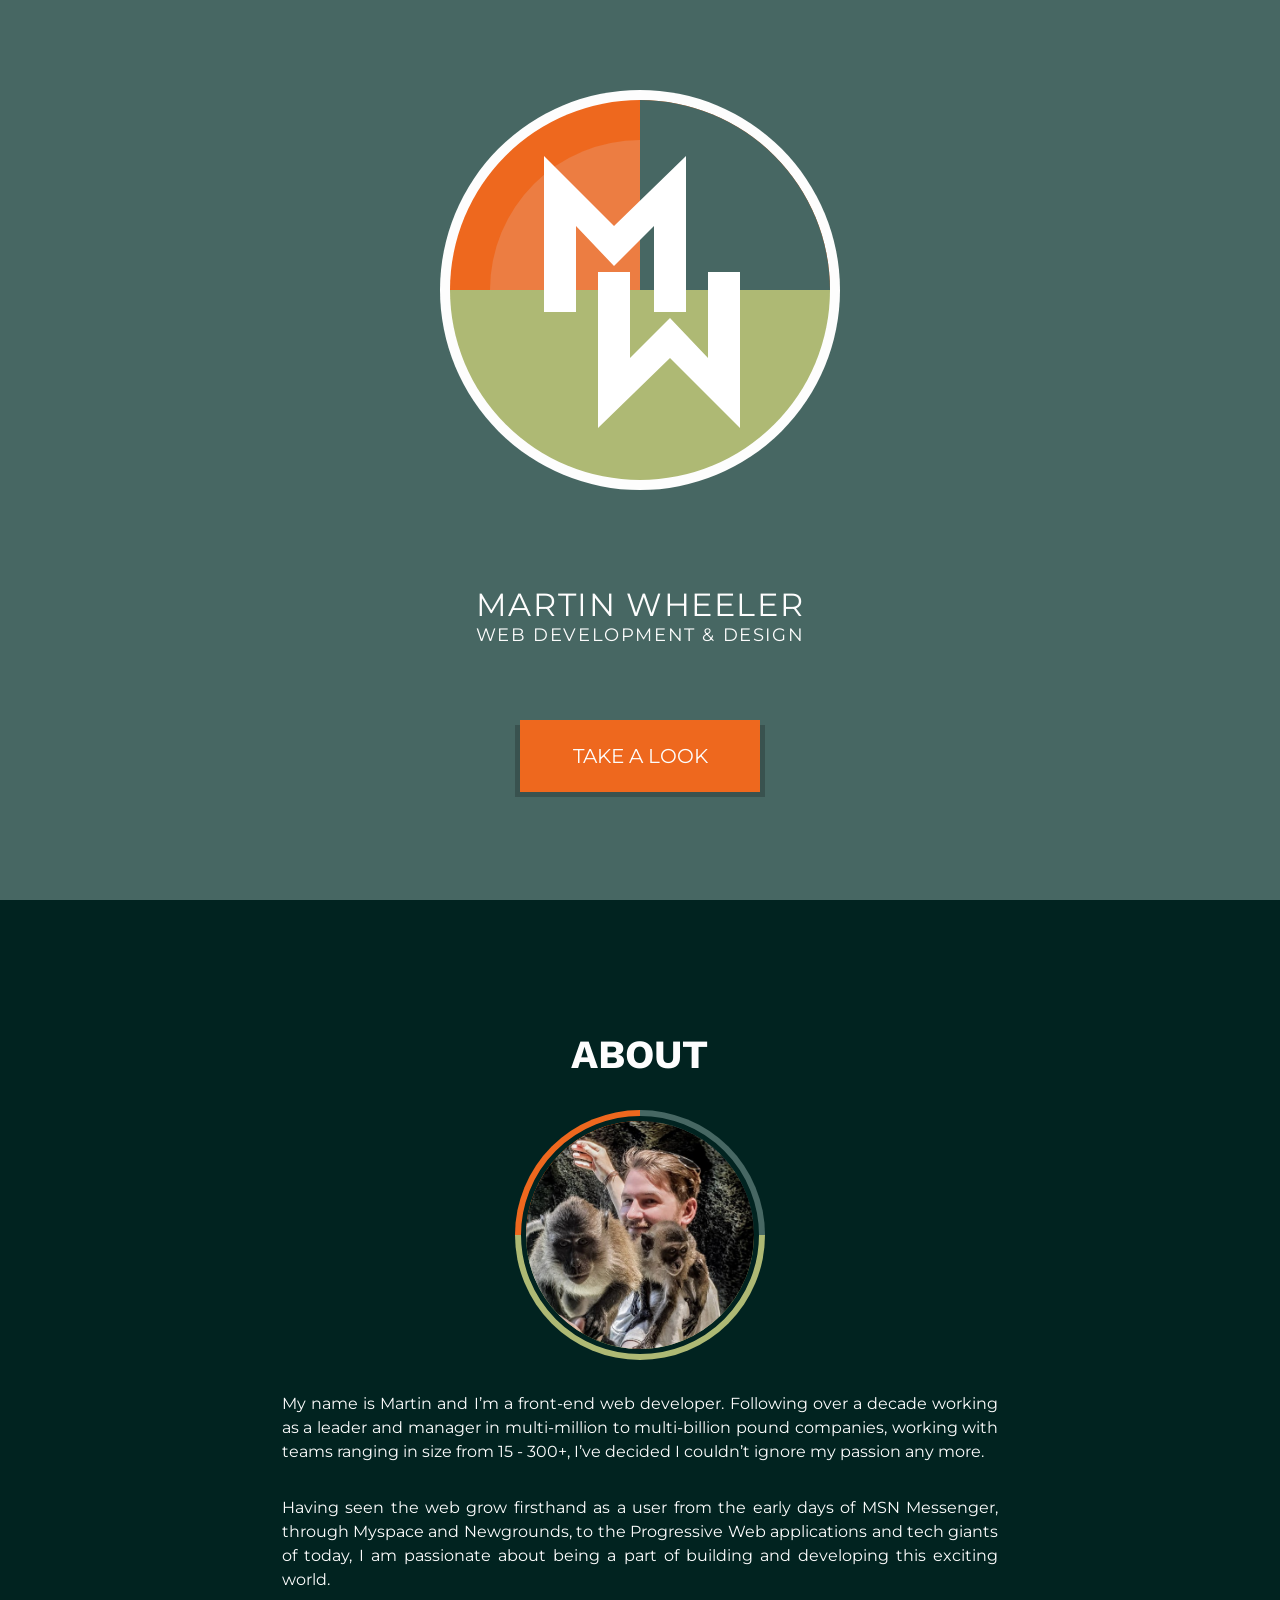
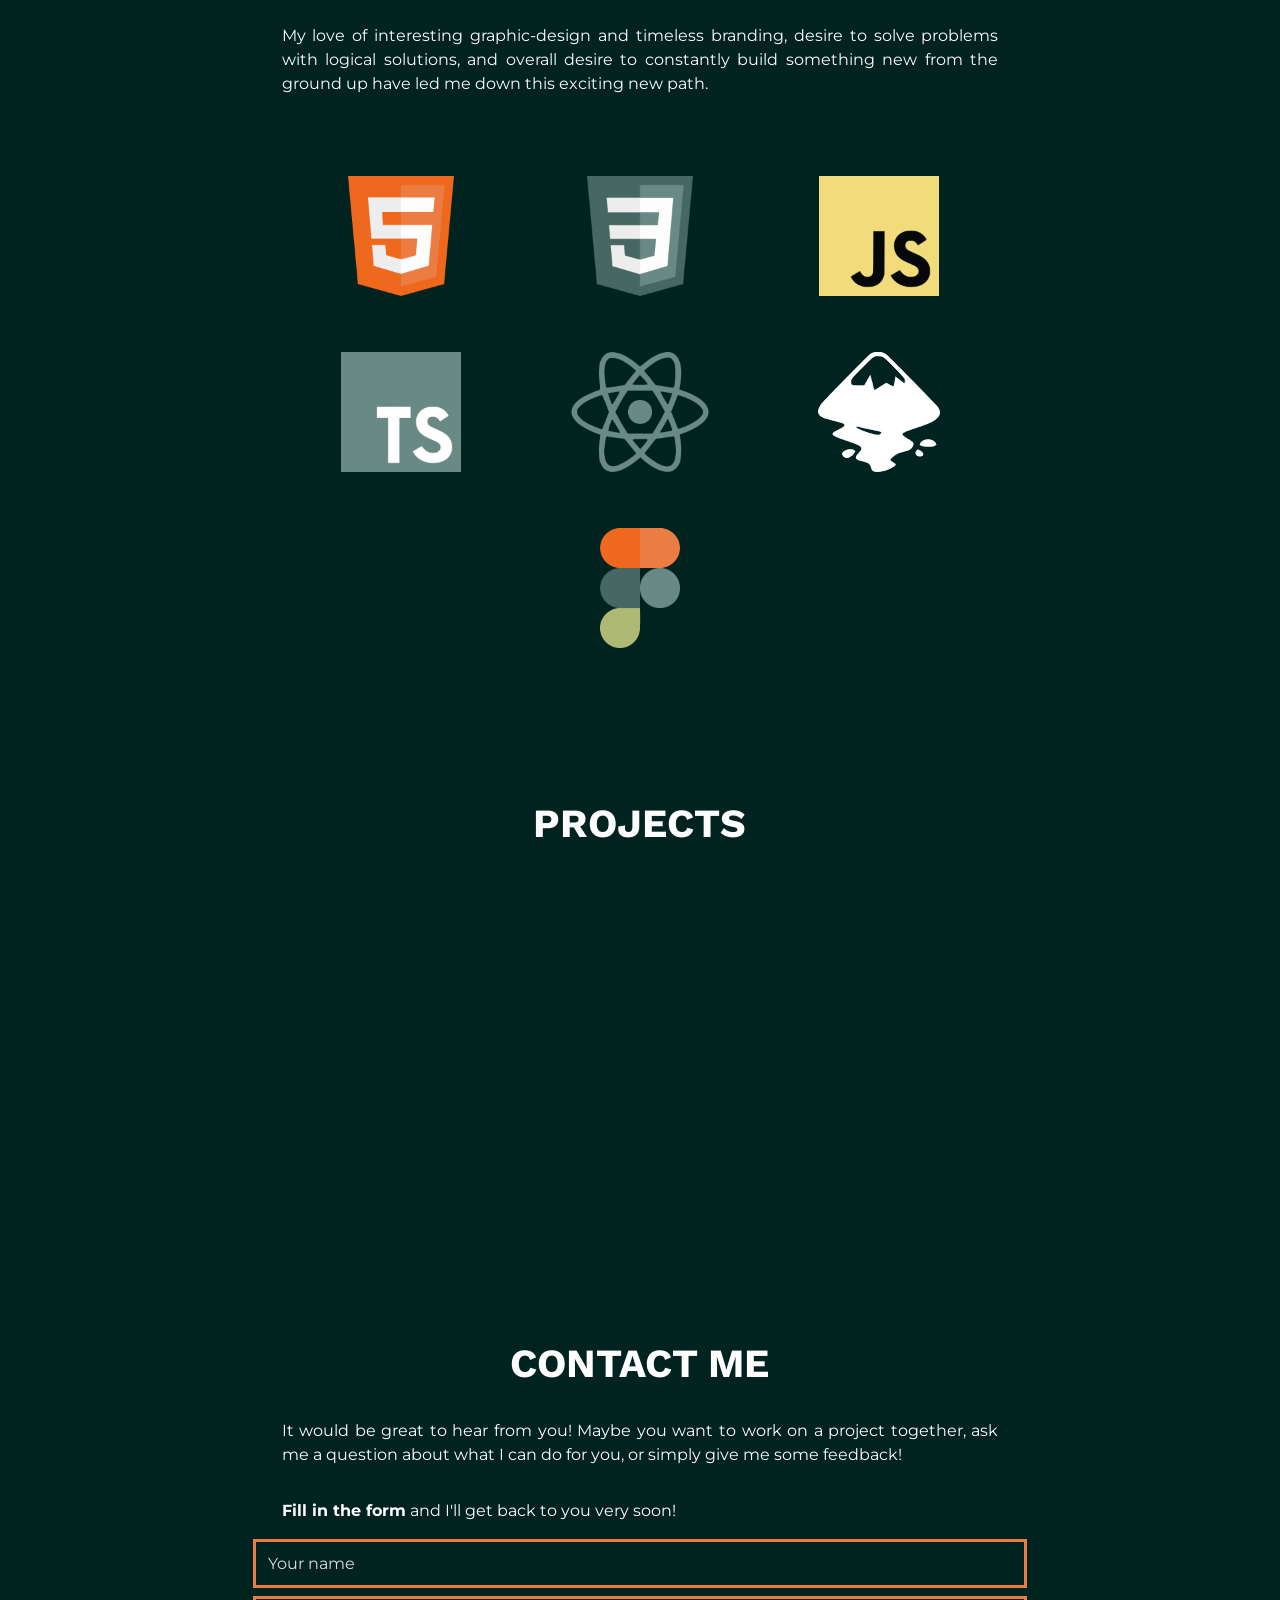
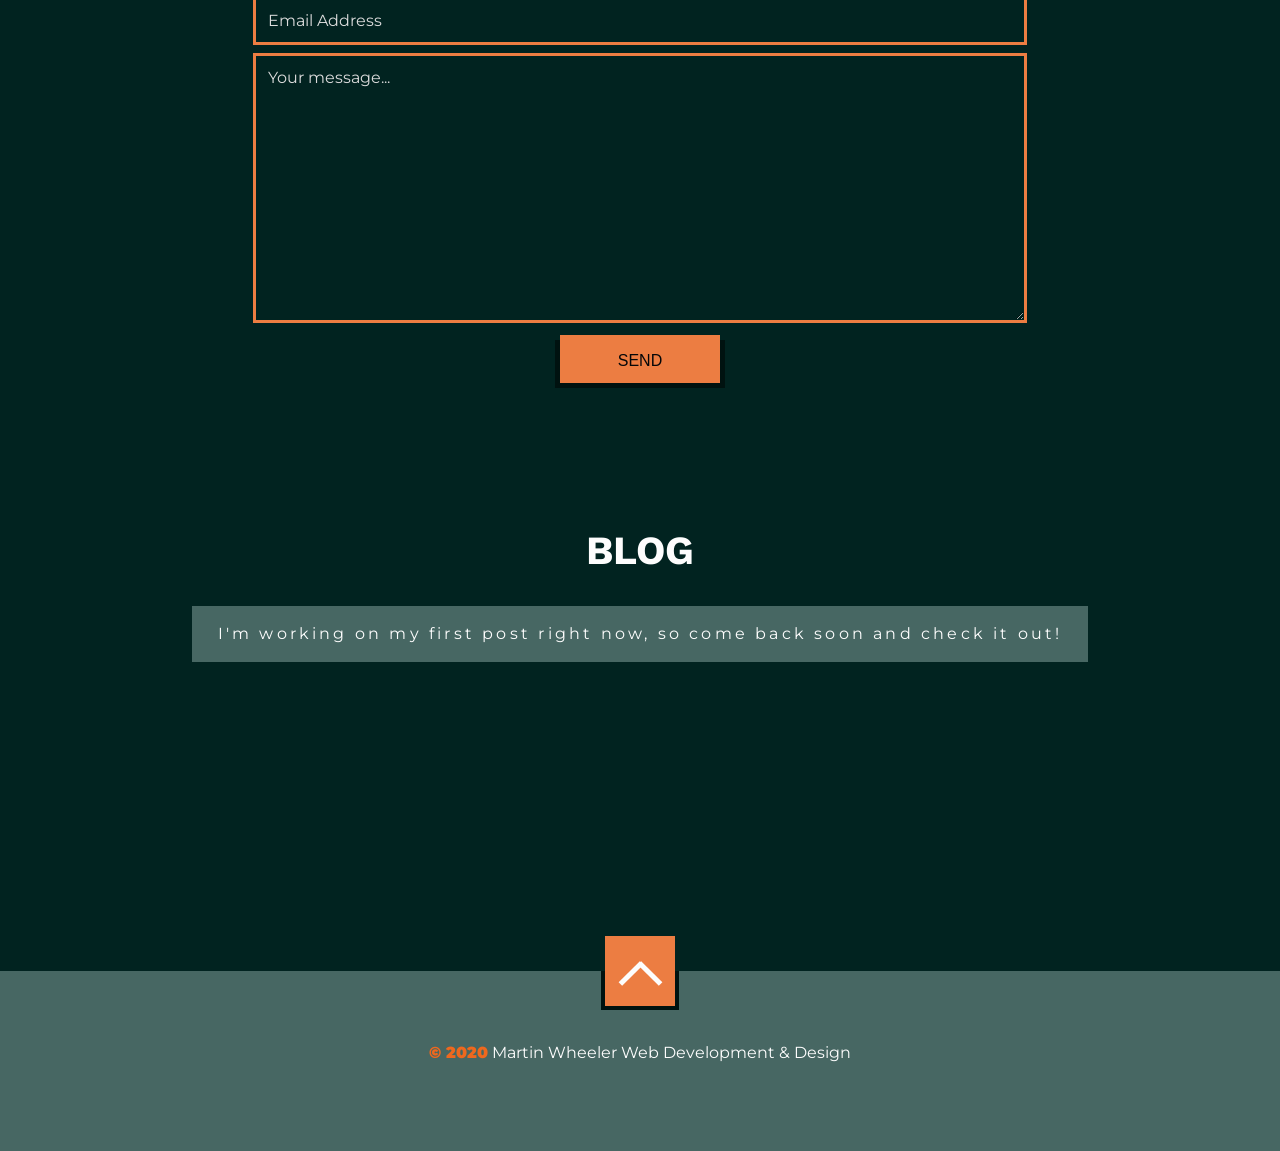
==== index.html @ 40cb1e5f "Implement dark theme" ====
<!DOCTYPE html>
<html lang="en">
  <head>
    <!-- Global site tag (gtag.js) - Google Analytics -->
    <script
      async
      src="https://www.googletagmanager.com/gtag/js?id=UA-145904610-3"
    ></script>
    <script>
      window.dataLayer = window.dataLayer || []
      function gtag() {
        dataLayer.push(arguments)
      }
      gtag("js", new Date())

      gtag("config", "UA-145904610-3")
    </script>
    <meta charset="UTF-8" />
    <meta name="viewport" content="width=device-width, initial-scale=1.0" />
    <link rel="stylesheet" href="./css/style.css" />
    <meta name="theme-color" content="#476763" />
    <title>Martin Wheeler | Web Development & Design</title>
  </head>
  <body>
    <section id="landing-page">
      <div class="logo-container">
        <div class="logo-shape green-semi"></div>
        <div class="logo-shape orange-semi-lg">
          <div class="logo-shape orange-semi-sm"></div>
        </div>
        <div class="logo-shape grey-semi"></div>
        <div class="logo-letters">
          <svg height="78" width="71" class="letter letter-1">
            <polygon
              points="0,0 35,35 71,0 71,78 55,78 55,35 35,55 16,35 16,78 0,78"
              style="fill: white; stroke-width: 0; fill-rule: nonzero;"
            />
          </svg>
          <svg height="78" width="71" class="letter letter-2">
            <polygon
              points="0,0 35,35 71,0 71,78 55,78 55,35 35,55 16,35 16,78 0,78"
              style="fill: white; stroke-width: 0; fill-rule: nonzero;"
            />
          </svg>
        </div>
        <div class="logo-letters-large">
          <svg height="156" width="142" class="letter letter-1">
            <polygon
              points="0,0 70,70 142,0 142,156 110,156 110,70 70,110 32,70 32,156 0,156"
              style="fill: white; stroke-width: 0; fill-rule: nonzero;"
            />
          </svg>
          <svg height="156" width="142" class="letter letter-2">
            <polygon
              points="0,0 70,70 142,0 142,156 110,156 110,70 70,110 32,70 32,156 0,156"
              style="fill: white; stroke-width: 0; fill-rule: nonzero;"
            />
          </svg>
        </div>
      </div>

      <h1>
        <span class="header-lg">MARTIN WHEELER</span>
        <span class="header-sm">WEB DEVELOPMENT &amp; DESIGN</span>
      </h1>
      <div class="view-portfolio">
        <div class="view-portfolio-text">
          TAKE A LOOK
        </div>
      </div>
      <div class="view-portfolio-shadow"></div>

      <div class="drop-line"></div>
      <div class="drop-line"></div>
      <div class="drop-line"></div>
      <div class="drop-line"></div>
      <div class="drop-line"></div>
    </section>
    <section id="site-body">
      <header>
        <nav class="main-nav">
          <div class="nav-hamburger">
            <div class="bar bar-1"></div>
            <div class="bar bar-2"></div>
            <div class="bar bar-3"></div>
            <div class="bar bar-4"></div>
          </div>

          <div class="nav-background">
            <a href="index.html#about" class="logo-home-link">
              <div class="small-logo-container">
                <div class="logo-shape green-semi"></div>
                <div class="logo-shape orange-semi-lg">
                  <div class="logo-shape orange-semi-sm"></div>
                </div>
                <div class="logo-shape grey-semi"></div>
                <div class="logo-letters">
                  <svg height="21" width="19" class="letter letter-1">
                    <polygon
                      points="0,0 10,9 19,0 19,21 15,21 15,9 10,14 4,9 4,21 0,21"
                      style="fill: white; stroke-width: 0; fill-rule: nonzero;"
                    />
                  </svg>
                  <svg height="21" width="19" class="letter letter-2">
                    <polygon
                      points="0,0 10,9 19,0 19,21 15,21 15,9 10,14 4,9 4,21 0,21"
                      style="fill: white; stroke-width: 0; fill-rule: nonzero;"
                    />
                  </svg>
                </div>
              </div>
            </a>
          </div>
          <div class="dropdown-back">
            <div class="dropdown-shape"></div>
            <ul>
              <li class="mobile-li">
                <a href="#about">ABOUT</a>
              </li>
              <li class="mobile-li">
                <a href="#stack">STACK</a>
              </li>
              <li class="mobile-li">
                <a href="#projects">PROJECTS</a>
              </li>
              <li class="mobile-li">
                <a href="#contact">CONTACT</a>
              </li>
              <li class="mobile-li">
                <a href="#blog">BLOG</a>
              </li>
            </ul>
            <div id="toggle-theme"></div>
            <div class="color-bars">
              <div class="color-bar color-bar-1"></div>
              <div class="color-bar color-bar-2"></div>
            </div>
          </div>
        </nav>
      </header>
      <main>
        <section id="about">
          <h3>ABOUT</h3>
          <div class="portfolio-image-container">
            <div class="image-border-section"></div>
            <div class="image-border-section"></div>
            <div class="image-border-section"></div>
            <div class="portfolio-image">
              <img src="./images/about-image.jpg" alt="Me with some monkeys" />
            </div>
          </div>

          <p class="introduction-text section-paragraph">
            My name is Martin and I’m a front-end web developer. Following over
            a decade working as a leader and manager in multi-million to
            multi-billion pound companies, working with teams ranging in size
            from 15 - 300+, I’ve decided I couldn’t ignore my passion any more.
          </p>
          <p class="introduction-text section-paragraph">
            Having seen the web grow firsthand as a user from the early days of
            MSN Messenger, through Myspace and Newgrounds, to the Progressive
            Web applications and tech giants of today, I am passionate about
            being a part of building and developing this exciting world.
          </p>
          <p class="introduction-text section-paragraph">
            My love of interesting graphic-design and timeless branding, desire
            to solve problems with logical solutions, and overall desire to
            constantly build something new from the ground up have led me down
            this exciting new path.
          </p>
        </section>
        <section id="stack">
          <div class="stack-container">
            <div class="lang-container">
              <img src="./images/vectors/html5.png" alt="HTML5" />
              <p>HTML5</p>
            </div>
            <div class="lang-container">
              <img src="./images/vectors/css3.png" alt="CSS3" />
              <p>S/CSS</p>
            </div>
            <div class="lang-container">
              <img src="./images/vectors/js.png" alt="JavaScript" />
              <p>JavaScript</p>
            </div>
            <div class="lang-container">
              <img src="./images/vectors/typescript.png" alt="Figma" />
              <p>TypeScript</p>
            </div>
            <div class="lang-container">
              <img src="./images/vectors/react.png" alt="React" />
              <p>React</p>
            </div>
            <div class="lang-container">
              <img
                src="./images/vectors/inkscape.png"
                alt="Inkscape"
                class="black-icon"
              />
              <p>Inkscape</p>
            </div>
            <div class="lang-container">
              <img src="./images/vectors/figma.png" alt="Figma" />
              <p>Figma</p>
            </div>
          </div>
        </section>
        <section id="projects">
          <h3>PROJECTS</h3>
          <div id="projects-container"></div>
        </section>
        <section id="contact">
          <h3>CONTACT ME</h3>
          <p class="introduction-text section-paragraph">
            It would be great to hear from you! Maybe you want to work on a
            project together, ask me a question about what I can do for you, or
            simply give me some feedback!
          </p>
          <p class="introduction-text section-paragraph">
            <strong>Fill in the form</strong> and I'll get back to you very
            soon!
          </p>
          <form
            action="https://formspree.io/xnqgwbnz"
            method="POST"
            id="contact-form"
          >
            <label>
              <input type="text" name="name" placeholder="Your name" />
            </label>
            <label>
              <input type="text" name="_replyto" placeholder="Email Address" />
            </label>
            <label>
              <textarea name="message" placeholder="Your message..."></textarea>
            </label>

            <button type="submit" class="submit-form">
              <div class="submit-form-text">
                SEND
              </div>
              <div class="submit-form-shadow"></div>
            </button>
          </form>
        </section>
        <section id="blog">
          <h3>BLOG</h3>
          <div id="blog-posts" style="display: none;"></div>
          <p class="coming-soon">
            I'm working on my first post right now, so come back soon and check
            it out!
          </p>
        </section>
      </main>
      <footer>
        <div class="back-to-top">
          <div class="arrow-arm"></div>
          <div class="arrow-arm"></div>
        </div>
        <div class="back-to-top-shadow"></div>
        <p class="disclaimer">
          <span class="copyright">&copy; 2020</span> Martin Wheeler Web
          Development &amp; Design
        </p>
        <!-- <p class="sitemap">SITEMAP</p> -->
      </footer>
    </section>

    <script src="js/index.js"></script>
  </body>
</html>
---- css/style.css ----
@import url("https://fonts.googleapis.com/css2?family=Montserrat:ital,wght@0,400;0,700;1,400&display=swap");
@import url("https://fonts.googleapis.com/css2?family=Work+Sans:wght@900&display=swap");
@import url("https://fonts.googleapis.com/css2?family=Josefin+Sans:wght@700&display=swap");
@import url("https://fonts.googleapis.com/css2?family=Source+Code+Pro&display=swap");
* {
  margin: 0;
  padding: 0;
  -webkit-box-sizing: border-box;
          box-sizing: border-box;
}

body,
html {
  width: 100%;
  height: 100vh;
  scroll-behavior: smooth;
}

body {
  font-family: "Montserrat", sans-serif;
  font-size: 16px;
  background: #012320;
  color: #fdfdfd;
}

.bold-head, #site-body main section h3 {
  font-family: "Work Sans", sans-serif;
}

#landing-page {
  position: relative;
  width: 100%;
  height: 100vh;
  background: #476763;
}

@-webkit-keyframes fade-in {
  from {
    opacity: 0;
  }
  to {
    opacity: 1;
  }
}

@keyframes fade-in {
  from {
    opacity: 0;
  }
  to {
    opacity: 1;
  }
}

@-webkit-keyframes rotate-half {
  from {
    -webkit-transform: rotate(-180deg);
            transform: rotate(-180deg);
  }
  to {
    -webkit-transform: rotate(0);
            transform: rotate(0);
  }
}

@keyframes rotate-half {
  from {
    -webkit-transform: rotate(-180deg);
            transform: rotate(-180deg);
  }
  to {
    -webkit-transform: rotate(0);
            transform: rotate(0);
  }
}

@-webkit-keyframes rotate-quarter {
  from {
    -webkit-transform: rotate(90deg);
            transform: rotate(90deg);
  }
  to {
    -webkit-transform: rotate(0);
            transform: rotate(0);
  }
}

@keyframes rotate-quarter {
  from {
    -webkit-transform: rotate(90deg);
            transform: rotate(90deg);
  }
  to {
    -webkit-transform: rotate(0);
            transform: rotate(0);
  }
}

@-webkit-keyframes rotate-text {
  from {
    -webkit-transform: rotateX(180deg);
            transform: rotateX(180deg);
    opacity: 0;
  }
  to {
    -webkit-transform: rotateX(0);
            transform: rotateX(0);
    opacity: 1;
  }
}

@keyframes rotate-text {
  from {
    -webkit-transform: rotateX(180deg);
            transform: rotateX(180deg);
    opacity: 0;
  }
  to {
    -webkit-transform: rotateX(0);
            transform: rotateX(0);
    opacity: 1;
  }
}

#landing-page .logo-container {
  position: absolute;
  left: 50%;
  -webkit-transform: translateX(-50%);
          transform: translateX(-50%);
  top: calc(30vh - 95px);
  width: 200px;
  height: 200px;
  overflow: hidden;
  border-radius: 100%;
  background: #fdfdfd;
  opacity: 0;
  -webkit-animation-name: fade-in;
          animation-name: fade-in;
  -webkit-animation-duration: 1s;
          animation-duration: 1s;
  -webkit-animation-delay: 0.5s;
          animation-delay: 0.5s;
  -webkit-animation-fill-mode: forwards;
          animation-fill-mode: forwards;
}

#landing-page .logo-container .logo-shape {
  position: absolute;
  left: 5px;
  height: 95px;
}

#landing-page .logo-container .green-semi {
  top: 100px;
  width: 190px;
  background: #aeb974;
  border-bottom-left-radius: 95px;
  border-bottom-right-radius: 95px;
  z-index: 5;
}

#landing-page .logo-container .orange-semi-lg {
  top: 5px;
  width: 190px;
  background: #ee681e;
  border-top-left-radius: 95px;
  border-top-right-radius: 95px;
  z-index: 2;
  -webkit-transform-origin: bottom center;
          transform-origin: bottom center;
  -webkit-transform: rotate(-180deg);
          transform: rotate(-180deg);
  -webkit-animation-name: rotate-half;
          animation-name: rotate-half;
  -webkit-animation-duration: 1s;
          animation-duration: 1s;
  -webkit-animation-delay: 0.5s;
          animation-delay: 0.5s;
  -webkit-animation-fill-mode: forwards;
          animation-fill-mode: forwards;
}

#landing-page .logo-container .orange-semi-lg .orange-semi-sm {
  top: 20px;
  left: 20px;
  width: 150px;
  height: 75px;
  background: #ec7d42;
  border-top-left-radius: 95px;
  border-top-right-radius: 95px;
}

#landing-page .logo-container .grey-semi {
  width: 95px;
  height: 95px;
  top: 5px;
  left: 100px;
  background: #476763;
  border-top-right-radius: 95px;
  z-index: 4;
  -webkit-transform-origin: bottom left;
          transform-origin: bottom left;
  -webkit-transform: rotate(90deg);
          transform: rotate(90deg);
  -webkit-animation-name: rotate-quarter;
          animation-name: rotate-quarter;
  -webkit-animation-duration: 1s;
          animation-duration: 1s;
  -webkit-animation-delay: 1s;
          animation-delay: 1s;
  -webkit-animation-fill-mode: forwards;
          animation-fill-mode: forwards;
}

#landing-page .logo-container .logo-letters {
  position: absolute;
  width: 98px;
  height: 137px;
  top: 33px;
  left: 52px;
  -webkit-transform: rotateX(180deg);
          transform: rotateX(180deg);
  -webkit-transform-origin: center;
          transform-origin: center;
  opacity: 0;
  z-index: 7;
  -webkit-animation-name: rotate-text;
          animation-name: rotate-text;
  -webkit-animation-duration: 1s;
          animation-duration: 1s;
  -webkit-animation-delay: 1.75s;
          animation-delay: 1.75s;
  -webkit-animation-fill-mode: forwards;
          animation-fill-mode: forwards;
}

#landing-page .logo-container .logo-letters .letter {
  position: absolute;
}

#landing-page .logo-container .logo-letters .letter-1 {
  top: 0;
  left: 0;
}

#landing-page .logo-container .logo-letters .letter-2 {
  top: 58px;
  left: 27px;
  -webkit-transform: rotate(180deg);
          transform: rotate(180deg);
}

#landing-page .logo-container .logo-letters-large {
  display: none;
}

#landing-page h1 {
  position: absolute;
  top: 50vh;
  left: 50%;
  -webkit-transform: translateX(-50%);
          transform: translateX(-50%);
  width: 100%;
  font-weight: 400;
  letter-spacing: 0.1rem;
  text-align: center;
  color: #fdfdfd;
}

#landing-page h1 .header-lg {
  display: block;
  font-size: 1.625rem;
}

#landing-page h1 .header-sm {
  display: block;
  font-size: 0.9rem;
}

#landing-page .view-portfolio {
  position: absolute;
  left: 50%;
  top: 70vh;
  -webkit-transform: translateX(-50%);
          transform: translateX(-50%);
  width: 10rem;
  height: 3rem;
  border: 2px solid #ee681e;
  padding: 3px;
  background: #ee681e;
  z-index: 99999;
}

#landing-page .view-portfolio .view-portfolio-text {
  position: absolute;
  top: 50%;
  left: 0;
  width: 100%;
  -webkit-transform: translateY(-50%);
          transform: translateY(-50%);
  text-align: center;
  color: #fdfdfd;
}

#landing-page .view-portfolio-shadow {
  position: absolute;
  left: 50%;
  top: calc(70vh + 5px);
  -webkit-transform: translateX(-50%);
          transform: translateX(-50%);
  width: calc(10rem + 10px);
  height: 3rem;
  background: #476763;
  -webkit-filter: brightness(80%);
          filter: brightness(80%);
}

#landing-page .drop-line {
  position: fixed;
  top: 0;
  height: 100%;
  z-index: 99999;
}

@-webkit-keyframes line-slide {
  from {
    left: -200%;
  }
  to {
    left: 300%;
  }
}

@keyframes line-slide {
  from {
    left: -200%;
  }
  to {
    left: 300%;
  }
}

#landing-page .drop-line--1 {
  background: #ee681e;
  width: 160%;
  left: -160%;
  -webkit-animation: line-slide 2.5s ease-out 0.1s 1 normal forwards;
          animation: line-slide 2.5s ease-out 0.1s 1 normal forwards;
}

#landing-page .drop-line--2 {
  background: #ec7d42;
  width: 140%;
  left: -140%;
  -webkit-animation: line-slide 2s ease-in-out 0.2s 1 normal forwards;
          animation: line-slide 2s ease-in-out 0.2s 1 normal forwards;
}

#landing-page .drop-line--3 {
  background: #f6c57f;
  width: 120%;
  left: 120%;
  -webkit-animation: line-slide 1.5s ease-in-out 0.5s 1 normal forwards;
          animation: line-slide 1.5s ease-in-out 0.5s 1 normal forwards;
}

#landing-page .drop-line--4 {
  background: #f1db7b;
  width: 100%;
  left: -100%;
  -webkit-animation: line-slide 1s ease-in-out 0.8s 1 normal forwards;
          animation: line-slide 1s ease-in-out 0.8s 1 normal forwards;
}

#landing-page .drop-line--5 {
  background: #aeb974;
  width: 80%;
  left: -80%;
  -webkit-animation: line-slide 0.5s ease-in-out 1s 1 normal forwards;
          animation: line-slide 0.5s ease-in-out 1s 1 normal forwards;
}

#landing-page .dot-container {
  display: none;
}

#site-body {
  width: 100%;
  height: 100vh;
  min-height: 100vh;
}

#site-body header {
  margin-bottom: 35px;
}

#site-body header .main-nav {
  position: relative;
  top: 0;
  left: 0;
  z-index: 50;
}

#site-body header .main-nav .nav-hamburger {
  width: 50px;
  height: 34px;
  position: fixed;
  top: 18px;
  right: 20px;
  display: -webkit-box;
  display: -ms-flexbox;
  display: flex;
  -webkit-box-orient: vertical;
  -webkit-box-direction: normal;
      -ms-flex-direction: column;
          flex-direction: column;
  -webkit-box-pack: justify;
      -ms-flex-pack: justify;
          justify-content: space-between;
  cursor: pointer;
  opacity: 0;
  -webkit-transition: opacity 0.4s ease-in-out;
  transition: opacity 0.4s ease-in-out;
  z-index: 99999;
}

#site-body header .main-nav .nav-hamburger .bar {
  width: 100%;
  height: 5px;
  -webkit-transition: all 0.4s ease-in-out;
  transition: all 0.4s ease-in-out;
}

#site-body header .main-nav .nav-hamburger .bar-1 {
  background-color: #ee681e;
}

#site-body header .main-nav .nav-hamburger .bar-2 {
  background-color: #f6c57f;
}

#site-body header .main-nav .nav-hamburger .bar-3 {
  background-color: #f1db7b;
}

#site-body header .main-nav .nav-hamburger .bar-4 {
  background-color: #aeb974;
}

#site-body header .main-nav .nav-hamburger .bar-2.open {
  margin-left: -10px;
}

#site-body header .main-nav .nav-hamburger .bar-3.open {
  margin-left: -20px;
}

#site-body header .main-nav .nav-hamburger .bar-4.open {
  margin-left: -30px;
}

#site-body header .main-nav .nav-background {
  position: fixed;
  top: -70px;
  left: 0;
  height: 70px;
  width: 100%;
  background-color: #476763;
  z-index: 100;
  -webkit-transition: all 0.4s ease-in-out;
  transition: all 0.4s ease-in-out;
}

#site-body header .main-nav .nav-background .small-logo-container {
  position: fixed;
  top: 7px;
  left: 15px;
  width: 56px;
  height: 56px;
  border: 3px solid #fdfdfd;
  border-radius: 100%;
  background: #fdfdfd;
  opacity: 0;
  -webkit-transition: opacity 0.4s ease-in-out;
  transition: opacity 0.4s ease-in-out;
}

#site-body header .main-nav .nav-background .small-logo-container .logo-shape {
  position: absolute;
  left: 0;
  height: 25px;
}

#site-body header .main-nav .nav-background .small-logo-container .green-semi {
  top: 25px;
  width: 50px;
  background: #aeb974;
  border-bottom-left-radius: 25px;
  border-bottom-right-radius: 25px;
  z-index: 105;
}

#site-body header .main-nav .nav-background .small-logo-container .orange-semi-lg {
  top: 0;
  width: 50px;
  background: #ee681e;
  border-top-left-radius: 25px;
  border-top-right-radius: 25px;
  z-index: 102;
}

#site-body header .main-nav .nav-background .small-logo-container .orange-semi-lg .orange-semi-sm {
  top: 6px;
  left: 6px;
  width: 39px;
  height: 19px;
  background: #ec7d42;
  border-top-left-radius: 25px;
  border-top-right-radius: 25px;
}

#site-body header .main-nav .nav-background .small-logo-container .grey-semi {
  top: 0;
  left: 25px;
  width: 25px;
  background: #476763;
  border-top-right-radius: 25px;
  z-index: 104;
}

#site-body header .main-nav .nav-background .small-logo-container .logo-letters {
  position: absolute;
  width: 98px;
  height: 137px;
  top: 8px;
  left: 11px;
  z-index: 107;
}

#site-body header .main-nav .nav-background .small-logo-container .logo-letters .letter {
  position: absolute;
}

#site-body header .main-nav .nav-background .small-logo-container .logo-letters .letter-1 {
  top: 0;
  left: 0;
}

#site-body header .main-nav .nav-background .small-logo-container .logo-letters .letter-2 {
  top: 15px;
  left: 8px;
  -webkit-transform: rotate(180deg);
          transform: rotate(180deg);
}

#site-body header .main-nav .dropdown-back {
  position: fixed;
  left: 0;
  top: -90vh;
  width: 100%;
  height: 90vh;
  background-color: #476763;
  -webkit-transition: all 0.3s ease-in-out;
  transition: all 0.3s ease-in-out;
  overflow: hidden;
}

#site-body header .main-nav .dropdown-back .dropdown-shape {
  position: absolute;
  bottom: -90vh;
  left: 50%;
  -webkit-transform: translateX(-50%);
          transform: translateX(-50%);
  width: 0;
  height: 0;
  border-bottom: 370px solid #476763;
  border-right: 200px solid transparent;
  border-left: 200px solid transparent;
  -webkit-filter: brightness(105%);
          filter: brightness(105%);
  -webkit-transition: all 0.4s ease-in-out;
  transition: all 0.4s ease-in-out;
}

#site-body header .main-nav .dropdown-back ul {
  position: absolute;
  top: 70px;
  left: 0;
  height: 90vh;
  width: 100%;
  display: -webkit-box;
  display: -ms-flexbox;
  display: flex;
  -webkit-box-orient: vertical;
  -webkit-box-direction: normal;
      -ms-flex-direction: column;
          flex-direction: column;
  -webkit-box-pack: space-evenly;
      -ms-flex-pack: space-evenly;
          justify-content: space-evenly;
}

#site-body header .main-nav .dropdown-back ul li {
  list-style-type: none;
  text-align: center;
  font-size: 2em;
  letter-spacing: 0.1em;
  color: white;
}

#site-body header .main-nav .dropdown-back ul .mobile-li {
  position: absolute;
  left: 50%;
  -webkit-transform: translateX(-300%);
          transform: translateX(-300%);
  -webkit-transition: all 0.2s ease-in;
  transition: all 0.2s ease-in;
}

#site-body header .main-nav .dropdown-back ul .mobile-li a {
  text-decoration: none;
}

#site-body header .main-nav .dropdown-back ul .mobile-li:nth-of-type(1) {
  top: 6vh;
}

#site-body header .main-nav .dropdown-back ul .mobile-li:nth-of-type(1) a {
  color: #ee681e;
}

#site-body header .main-nav .dropdown-back ul .mobile-li:nth-of-type(2) {
  top: 18vh;
}

#site-body header .main-nav .dropdown-back ul .mobile-li:nth-of-type(2) a {
  color: #f6c57f;
}

#site-body header .main-nav .dropdown-back ul .mobile-li:nth-of-type(3) {
  top: 30vh;
}

#site-body header .main-nav .dropdown-back ul .mobile-li:nth-of-type(3) a {
  color: #f1db7b;
}

#site-body header .main-nav .dropdown-back ul .mobile-li:nth-of-type(4) {
  top: 42vh;
}

#site-body header .main-nav .dropdown-back ul .mobile-li:nth-of-type(4) a {
  color: #aeb974;
}

#site-body header .main-nav .dropdown-back ul .mobile-li:nth-of-type(5) {
  top: 54vh;
}

#site-body header .main-nav .dropdown-back ul .mobile-li:nth-of-type(5) a {
  color: #ec7d42;
}

#site-body header .main-nav .dropdown-back #toggle-theme {
  position: absolute;
  left: 50%;
  bottom: 1rem;
  -webkit-transform: translateX(-50%);
          transform: translateX(-50%);
  width: 3rem;
  height: 3rem;
  background: red;
}

#site-body header .main-nav .dropdown-back .color-bars {
  width: 100%;
  height: 5px;
  position: absolute;
  left: 0;
  bottom: 0;
  display: -webkit-box;
  display: -ms-flexbox;
  display: flex;
  z-index: 99999;
}

#site-body header .main-nav .dropdown-back .color-bars .color-bar {
  width: 50%;
  height: inherit;
}

#site-body header .main-nav .dropdown-back .color-bars .color-bar-1 {
  background-color: #ee681e;
}

#site-body header .main-nav .dropdown-back .color-bars .color-bar-2 {
  background-color: #f1db7b;
}

#site-body main {
  min-height: 100vh;
}

#site-body main section {
  padding-top: 5rem;
  min-height: 60vh;
}

#site-body main section h3 {
  position: relative;
  width: 90%;
  margin: 0 auto 2rem;
  font-size: 2.5rem;
  text-align: center;
  padding-top: 1rem;
  z-index: 7;
}

#site-body main section .section-paragraph {
  line-height: 1.5rem;
  width: 80%;
  margin-left: 10%;
  text-align: justify;
  margin-top: 2rem;
}

#site-body main #about {
  position: relative;
}

#site-body main #about .portfolio-image-container {
  position: relative;
  margin: 2rem auto 0;
  width: 250px;
  height: 250px;
  overflow: hidden;
  border-radius: 100%;
}

#site-body main #about .portfolio-image-container .image-border-section {
  position: absolute;
  top: 0;
  left: 0;
  height: 50%;
}

#site-body main #about .portfolio-image-container .image-border-section:nth-of-type(1) {
  top: 50%;
  width: 100%;
  background-color: #aeb974;
}

#site-body main #about .portfolio-image-container .image-border-section:nth-of-type(2) {
  width: 50%;
  background-color: #ee681e;
}

#site-body main #about .portfolio-image-container .image-border-section:nth-of-type(3) {
  left: 50%;
  width: 50%;
  background-color: #476763;
}

#site-body main #about .portfolio-image-container .portfolio-image {
  position: absolute;
  top: 2.5%;
  left: 2.5%;
  width: 95%;
  height: 95%;
  border-radius: 100%;
  overflow: hidden;
  border: 5px solid #012320;
}

#site-body main #about .portfolio-image-container .portfolio-image img {
  width: 100%;
  height: auto;
  margin-top: -25%;
  background: #012320;
}

#site-body main #stack {
  width: 100%;
  height: auto;
  overflow-x: hidden;
}

#site-body main #stack .stack-container {
  width: 100%;
  height: inherit;
  margin: 0 auto;
  display: -webkit-box;
  display: -ms-flexbox;
  display: flex;
  -webkit-box-orient: horizontal;
  -webkit-box-direction: normal;
      -ms-flex-direction: row;
          flex-direction: row;
  -ms-flex-wrap: wrap;
      flex-wrap: wrap;
}

#site-body main #stack .stack-container .lang-container {
  position: relative;
  width: 50%;
  height: calc(120px + 3rem);
  margin: 0 auto;
  text-align: center;
  margin-bottom: 0.5rem;
}

#site-body main #stack .stack-container .lang-container img {
  position: absolute;
  top: 0;
  left: 50%;
  -webkit-transform: translateX(-50%);
          transform: translateX(-50%);
  width: auto;
  max-height: 120px;
  background: transparent;
  cursor: pointer;
}

#site-body main #stack .stack-container .lang-container .black-icon {
  -webkit-filter: brightness(8000%);
          filter: brightness(8000%);
}

#site-body main #stack .stack-container .lang-container p {
  position: absolute;
  top: 40%;
  width: 100%;
  opacity: 0;
  font-weight: 700;
  padding: 0.5rem 0 2rem;
  font-size: 1.5rem;
  color: rgba(253, 253, 253, 0.8);
  -webkit-transition: all 0.3s ease-in-out;
  transition: all 0.3s ease-in-out;
  -webkit-user-select: none;
     -moz-user-select: none;
          user-select: none;
  /* Safari */
  -ms-user-select: none;
  /* IE 10+ and Edge */
  user-select: none;
  /* Standard syntax */
}

#site-body #projects {
  width: 100%;
  height: auto;
}

#site-body #projects #projects-container {
  width: inherit;
  height: inherit;
}

#site-body #projects #projects-container .project-container {
  position: relative;
  width: 100%;
  height: auto;
  margin: 1rem 0;
  overflow: hidden;
}

#site-body #projects #projects-container .project-container .background-img {
  position: relative;
  width: 100%;
  height: 0;
  padding-top: 56.25%;
  z-index: 5;
  background: #aeb974;
}

#site-body #projects #projects-container .project-container .background-img img {
  position: absolute;
  top: 5px;
  left: 5px;
  width: calc(100% - 10px);
  height: calc(100% - 10px);
  border: 5px solid #012320;
}

#site-body #projects #projects-container .project-container .background-img .project-link {
  position: absolute;
  top: 1rem;
  right: 1rem;
  width: 4.5rem;
  height: 4.5rem;
  background: #ee681e;
  border-radius: 100%;
  text-align: center;
  overflow: hidden;
  -webkit-transform-origin: center;
          transform-origin: center;
  -webkit-transform: scale(0, 0);
          transform: scale(0, 0);
}

#site-body #projects #projects-container .project-container .background-img .project-link a {
  position: absolute;
  top: 50%;
  -webkit-transform: translateY(-50%);
          transform: translateY(-50%);
  left: 0;
  width: inherit;
  height: auto;
  color: #fdfdfd;
  font-size: 0.75rem;
  font-weight: 700;
  text-decoration: none;
}

@-webkit-keyframes visit-pop {
  0% {
    -webkit-transform: scale(0, 0);
            transform: scale(0, 0);
  }
  99% {
    -webkit-transform: scale(1.2, 1.2);
            transform: scale(1.2, 1.2);
  }
  100% {
    -webkit-transform: scale(1, 1);
            transform: scale(1, 1);
  }
}

@keyframes visit-pop {
  0% {
    -webkit-transform: scale(0, 0);
            transform: scale(0, 0);
  }
  99% {
    -webkit-transform: scale(1.2, 1.2);
            transform: scale(1.2, 1.2);
  }
  100% {
    -webkit-transform: scale(1, 1);
            transform: scale(1, 1);
  }
}

#site-body #projects #projects-container .project-container .background-img .project-link-pop {
  -webkit-animation-name: visit-pop;
          animation-name: visit-pop;
  -webkit-animation-duration: 0.3s;
          animation-duration: 0.3s;
  -webkit-animation-delay: 0.2s;
          animation-delay: 0.2s;
  -webkit-animation-iteration-count: 1;
          animation-iteration-count: 1;
  -webkit-animation-timing-function: ease;
          animation-timing-function: ease;
  -webkit-animation-fill-mode: forwards;
          animation-fill-mode: forwards;
}

#site-body #projects #projects-container .project-container .background-img::before {
  content: "";
  display: block;
  position: absolute;
  top: 0;
  left: 0;
  width: 50%;
  height: 50%;
  background: #476763;
}

#site-body #projects #projects-container .project-container .background-img::after {
  content: "";
  display: block;
  position: absolute;
  top: 0;
  left: 50%;
  width: 50%;
  height: 50%;
  background: #ee681e;
  z-index: -1;
}

#site-body #projects #projects-container .project-container .project-blurb {
  position: relative;
  background: #aeb974;
  padding: 0.5rem 1rem;
  width: 100%;
  margin-top: -8rem;
  height: 8rem;
  -webkit-clip-path: polygon(0 0, 100% 0, 100% 4rem, 50% 100%, 50% 100%, 0 4rem);
          clip-path: polygon(0 0, 100% 0, 100% 4rem, 50% 100%, 50% 100%, 0 4rem);
  -webkit-transition: margin 0.3s ease-in-out;
  transition: margin 0.3s ease-in-out;
}

#site-body #projects #projects-container .project-container .project-blurb .blurb-text {
  position: absolute;
  width: calc(100% - 2rem);
  line-height: 1.5rem;
  text-align: center;
  color: #050709;
}

#site-body #contact {
  width: 100%;
  height: auto;
  min-height: 80vh;
  padding-bottom: 2rem;
}

#site-body #contact #contact-form {
  width: 90%;
  height: auto;
  margin: 0 auto;
  padding: 1rem;
}

#site-body #contact #contact-form input,
#site-body #contact #contact-form textarea {
  width: 100%;
  height: auto;
  border: none;
  outline: none;
  font-family: inherit;
  font-size: 1rem;
  padding: 0.75rem;
  margin-bottom: 0.5rem;
  color: #fdfdfd;
  background: #012320;
  border: 3px solid #ec7d42;
}

#site-body #contact #contact-form textarea {
  min-height: 30vh;
}

#site-body #contact #contact-form input:focus,
#site-body #contact #contact-form textarea:focus {
  border: 3px solid #f1db7b;
}

#site-body #contact #contact-form input::-webkit-input-placeholder,
#site-body #contact #contact-form textarea::-webkit-input-placeholder {
  color: #dcdcdc;
}

#site-body #contact #contact-form input:-ms-input-placeholder,
#site-body #contact #contact-form textarea:-ms-input-placeholder {
  color: #dcdcdc;
}

#site-body #contact #contact-form input::-ms-input-placeholder,
#site-body #contact #contact-form textarea::-ms-input-placeholder {
  color: #dcdcdc;
}

#site-body #contact #contact-form input::placeholder,
#site-body #contact #contact-form textarea::placeholder {
  color: #dcdcdc;
}

#site-body #contact #contact-form .submit-form {
  position: relative;
  display: block;
  margin: 0 auto;
  width: 10rem;
  height: 3rem;
  border: none;
  padding: 3px;
  z-index: 0;
}

#site-body #contact #contact-form .submit-form .submit-form-text {
  position: absolute;
  top: 0;
  left: 0;
  width: 100%;
  height: 3rem;
  font-size: 1rem;
  font-family: inherit;
  line-height: 3.2rem;
  text-align: center;
  background: #ec7d42;
  color: #050709;
  z-index: 1;
}

#site-body #contact #contact-form .submit-form .submit-form-shadow {
  position: absolute;
  top: 5px;
  left: -5px;
  width: calc(10rem + 10px);
  height: 3rem;
  background: #001210;
  z-index: -3;
}

#site-body #blog-posts .blog-short-container,
#site-body #blog-list .blog-short-container {
  width: 335px;
  height: 450px;
  margin: 0 auto 1rem;
}

#site-body #blog-posts .blog-short-container a,
#site-body #blog-list .blog-short-container a {
  color: #fdfdfd;
  text-decoration: none;
}

#site-body #blog-posts .blog-short-container a .blog-short-image,
#site-body #blog-list .blog-short-container a .blog-short-image {
  width: 335px;
  height: 190px;
  background: #ee681e;
  margin: 0 auto;
  overflow: hidden;
}

#site-body #blog-posts .blog-short-container a .blog-short-image img,
#site-body #blog-list .blog-short-container a .blog-short-image img {
  min-width: 100%;
  min-height: 100%;
}

#site-body #blog-posts .blog-short-container a .blog-short-image img.landscape,
#site-body #blog-list .blog-short-container a .blog-short-image img.landscape {
  height: 100%;
  width: auto;
}

#site-body #blog-posts .blog-short-container a .blog-short-image img.portrait,
#site-body #blog-posts .blog-short-container a .blog-short-image img.square,
#site-body #blog-list .blog-short-container a .blog-short-image img.portrait,
#site-body #blog-list .blog-short-container a .blog-short-image img.square {
  width: 100%;
  height: auto;
}

#site-body #blog-posts .blog-short-container a .blog-short-head,
#site-body #blog-list .blog-short-container a .blog-short-head {
  position: relative;
  width: 335px;
  height: 61px;
  margin: 0 auto 1rem;
}

#site-body #blog-posts .blog-short-container a .blog-short-head h2,
#site-body #blog-list .blog-short-container a .blog-short-head h2 {
  position: absolute;
  left: 0;
  bottom: 0;
  width: 295px;
  height: auto;
  font-size: 1.25rem;
}

#site-body #blog-posts .blog-short-container a .blog-short-head .blog-post-date,
#site-body #blog-list .blog-short-container a .blog-short-head .blog-post-date {
  position: absolute;
  display: -webkit-box;
  display: -ms-flexbox;
  display: flex;
  -webkit-box-orient: horizontal;
  -webkit-box-direction: normal;
      -ms-flex-direction: row;
          flex-direction: row;
  -ms-flex-wrap: wrap;
      flex-wrap: wrap;
  top: 0;
  left: 295px;
  width: 40px;
  height: 57px;
  margin-top: 3px;
}

#site-body #blog-posts .blog-short-container a .blog-short-head .blog-post-date .post-date,
#site-body #blog-list .blog-short-container a .blog-short-head .blog-post-date .post-date {
  width: 20px;
  height: 19px;
  text-align: center;
  line-height: 18px;
  font-weight: 700;
  font-size: 0.6875rem;
  border-bottom: 1px solid #050709;
  border-left: 1px solid #050709;
  background: #fdfdfd;
}

#site-body #blog-posts .blog-short-container a .blog-short-head .blog-post-date .post-date:nth-of-type(even),
#site-body #blog-list .blog-short-container a .blog-short-head .blog-post-date .post-date:nth-of-type(even) {
  border-right: 1px solid #050709;
}

#site-body #blog-posts .blog-short-container a .blog-short-head .blog-post-date .post-date:nth-of-type(1),
#site-body #blog-posts .blog-short-container a .blog-short-head .blog-post-date .post-date:nth-of-type(2),
#site-body #blog-list .blog-short-container a .blog-short-head .blog-post-date .post-date:nth-of-type(1),
#site-body #blog-list .blog-short-container a .blog-short-head .blog-post-date .post-date:nth-of-type(2) {
  border-top: 1px solid #050709;
  height: 20px;
}

#site-body #blog-posts .blog-short-container a .blog-short-divide,
#site-body #blog-list .blog-short-container a .blog-short-divide {
  position: relative;
  width: 100%;
  height: 9px;
  margin: 0 auto 1rem;
}

#site-body #blog-posts .blog-short-container a .blog-short-divide div,
#site-body #blog-list .blog-short-container a .blog-short-divide div {
  position: absolute;
  top: 6px;
  left: 0;
  height: 3px;
  width: 100%;
  background: #aeb974;
}

#site-body #blog-posts .blog-short-container a .blog-short-divide div::before,
#site-body #blog-list .blog-short-container a .blog-short-divide div::before {
  content: "";
  position: absolute;
  top: -3px;
  left: 0;
  height: 3px;
  width: 66%;
  background: #f1db7b;
}

#site-body #blog-posts .blog-short-container a .blog-short-divide div::after,
#site-body #blog-list .blog-short-container a .blog-short-divide div::after {
  content: "";
  position: absolute;
  top: -6px;
  left: 0;
  height: 3px;
  width: 33%;
  background: #ee681e;
}

#site-body #blog-posts .blog-short-container a .blog-short-blurb p,
#site-body #blog-list .blog-short-container a .blog-short-blurb p {
  font-size: 1rem;
  line-height: 1.5rem;
}

#site-body footer {
  position: relative;
  width: 100%;
  height: 30vh;
  padding-top: 40px;
  background: #476763;
  margin-top: 35px;
}

#site-body footer .back-to-top {
  position: absolute;
  top: -35px;
  left: 50%;
  -webkit-transform: translateX(-50%);
          transform: translateX(-50%);
  width: 70px;
  height: 70px;
  background: #ec7d42;
  cursor: pointer;
  z-index: 1;
}

#site-body footer .back-to-top .arrow-arm {
  position: absolute;
  top: 50%;
  -webkit-transform: translateX(-50%);
          transform: translateX(-50%);
  width: 30px;
  height: 5px;
  background: #fdfdfd;
}

#site-body footer .back-to-top .arrow-arm:nth-of-type(1) {
  -webkit-transform: rotate(-45deg);
          transform: rotate(-45deg);
  left: 10.5px;
}

#site-body footer .back-to-top .arrow-arm:nth-of-type(2) {
  -webkit-transform: rotate(45deg);
          transform: rotate(45deg);
  right: 10.5px;
}

#site-body footer .back-to-top-shadow {
  position: absolute;
  top: 0;
  left: 50%;
  -webkit-transform: translateX(-50%);
          transform: translateX(-50%);
  width: 78px;
  height: 39px;
  background: #001210;
  z-index: 0;
}

#site-body footer p {
  display: block;
  width: auto;
  height: auto;
  color: #fdfdfd;
  font-size: 1rem;
}

#site-body footer .disclaimer {
  text-align: center;
  padding: 3.5vh 0;
  width: 80%;
  margin-left: 10%;
}

#site-body footer .disclaimer .copyright {
  color: #ee681e;
  font-weight: 900;
}

#site-body footer .sitemap {
  font-weight: 700;
  letter-spacing: 0.1rem;
  padding: 0.5rem 1rem;
  margin: 0 auto;
  width: 9rem;
  text-align: center;
}

#blog-list {
  padding-top: 70px;
}

.coming-soon {
  position: relative;
  text-align: center;
  margin-left: 15%;
  width: 70%;
  height: auto;
  padding: 1rem;
  background: #476763;
  color: #fdfdfd;
  font-size: 1rem;
  line-height: 1.5rem;
  letter-spacing: 0.2rem;
}

@media (min-width: 576px) {
  #landing-page .logo-container {
    top: 1rem;
  }
  #landing-page h1 {
    display: none;
  }
  #landing-page .view-portfolio {
    top: 70vh;
  }
  #landing-page .view-portfolio-shadow {
    top: calc(70vh + 5px);
  }
  #site-body header {
    margin-bottom: 35px;
  }
  #site-body header .main-nav {
    position: relative;
    top: 0;
    left: 0;
    z-index: 50;
  }
  #site-body header .main-nav .dropdown-back {
    height: calc(100vh -70px);
  }
  #site-body main {
    width: 90%;
    margin: 0 5%;
  }
  #site-body main #stack .stack-container {
    width: 80%;
    -webkit-box-orient: horizontal;
    -webkit-box-direction: normal;
        -ms-flex-direction: row;
            flex-direction: row;
    -ms-flex-wrap: wrap;
        flex-wrap: wrap;
  }
  #site-body main #stack .stack-container .lang-container {
    width: 30%;
  }
  #site-body main #projects {
    width: 100%;
    height: auto;
  }
  #site-body main #projects #projects-container .project-container {
    width: 28rem;
    height: 15.75rem;
    padding: 0;
    margin: 0 auto;
  }
  #site-body main #projects #projects-container .project-container .project-blurb {
    font-size: 1rem;
    line-height: 1.5rem;
  }
  #site-body footer {
    margin-top: 5rem;
  }
}

@media (min-width: 768px) {
  #landing-page .logo-container {
    top: 10vh;
    width: 400px;
    height: 400px;
  }
  #landing-page .logo-container .logo-shape {
    left: 10px;
    height: 190px;
  }
  #landing-page .logo-container .green-semi {
    top: 200px;
    width: 380px;
    border-bottom-left-radius: 190px;
    border-bottom-right-radius: 190px;
  }
  #landing-page .logo-container .orange-semi-lg {
    top: 10px;
    width: 380px;
    border-top-left-radius: 190px;
    border-top-right-radius: 190px;
  }
  #landing-page .logo-container .orange-semi-lg .orange-semi-sm {
    top: 40px;
    left: 40px;
    width: 300px;
    height: 150px;
    border-top-left-radius: 190px;
    border-top-right-radius: 190px;
  }
  #landing-page .logo-container .grey-semi {
    width: 190px;
    height: 190px;
    top: 10px;
    left: 200px;
    border-top-right-radius: 190px;
    z-index: 4;
  }
  #landing-page .logo-container .logo-letters {
    display: none;
  }
  #landing-page .logo-container .logo-letters-large {
    display: block;
    position: absolute;
    width: 196px;
    height: 274px;
    top: 66px;
    left: 104px;
    -webkit-transform: rotateX(180deg);
            transform: rotateX(180deg);
    -webkit-transform-origin: center;
            transform-origin: center;
    opacity: 0;
    z-index: 7;
    -webkit-animation-name: rotate-text;
            animation-name: rotate-text;
    -webkit-animation-duration: 1s;
            animation-duration: 1s;
    -webkit-animation-delay: 1.75s;
            animation-delay: 1.75s;
    -webkit-animation-fill-mode: forwards;
            animation-fill-mode: forwards;
  }
  #landing-page .logo-container .logo-letters-large .letter {
    position: absolute;
  }
  #landing-page .logo-container .logo-letters-large .letter-1 {
    top: 0;
    left: 0;
  }
  #landing-page .logo-container .logo-letters-large .letter-2 {
    top: 116px;
    left: 54px;
    -webkit-transform: rotate(180deg);
            transform: rotate(180deg);
  }
  #landing-page h1 {
    display: block;
    top: 65vh;
  }
  #landing-page h1 .header-lg {
    font-size: 2rem;
  }
  #landing-page h1 .header-sm {
    font-size: 1.1rem;
  }
  #landing-page .view-portfolio {
    top: 80vh;
    width: 15rem;
    height: 4.5rem;
  }
  #landing-page .view-portfolio .view-portfolio-text {
    font-size: 1.25rem;
  }
  #landing-page .view-portfolio::before {
    display: block;
    border-right: 1.8rem solid #ee681e;
    border-top: 0.9rem solid transparent;
    border-bottom: 0.9rem solid transparent;
  }
  #landing-page .view-portfolio-shadow {
    top: calc(80vh + 5px);
    width: calc(15rem + 10px);
    height: 4.5rem;
  }
  #site-body main {
    width: 70%;
    margin-left: 15%;
  }
  #site-body #projects {
    width: 100%;
    height: auto;
  }
  #site-body #projects #projects-container .project-container .project-blurb {
    font-size: 1.25rem;
  }
  #site-body #projects #projects-container .project-container .project-link a {
    width: 15rem;
    line-height: 2rem;
    font-size: 1.25rem;
    padding: 0.25rem 0.5rem;
  }
  #site-body footer {
    height: 20vh;
    margin-top: 0;
  }
  .coming-soon {
    margin-left: 0;
    width: 100%;
  }
}

@media (min-width: 1320px) {
  #landing-page {
    height: calc(37.5vh + 80px);
    background: transparent;
    overflow: hidden;
  }
  #landing-page .logo-container {
    top: calc(3.5vh + 70px);
    width: 200px;
    height: 200px;
  }
  #landing-page .logo-container .logo-shape {
    left: 5px;
    height: 95px;
  }
  #landing-page .logo-container .green-semi {
    top: 100px;
    width: 190px;
    background: #aeb974;
    border-bottom-left-radius: 95px;
    border-bottom-right-radius: 95px;
    z-index: 5;
  }
  #landing-page .logo-container .orange-semi-lg {
    top: 5px;
    width: 190px;
    background: #ee681e;
    border-top-left-radius: 95px;
    border-top-right-radius: 95px;
    z-index: 2;
    -webkit-transform-origin: bottom center;
            transform-origin: bottom center;
    -webkit-transform: rotate(-180deg);
            transform: rotate(-180deg);
    -webkit-animation-name: rotate-half;
            animation-name: rotate-half;
    -webkit-animation-duration: 1s;
            animation-duration: 1s;
    -webkit-animation-delay: 0.5s;
            animation-delay: 0.5s;
    -webkit-animation-fill-mode: forwards;
            animation-fill-mode: forwards;
  }
  #landing-page .logo-container .orange-semi-lg .orange-semi-sm {
    top: 20px;
    left: 20px;
    width: 150px;
    height: 75px;
    background: #ec7d42;
    border-top-left-radius: 95px;
    border-top-right-radius: 95px;
  }
  #landing-page .logo-container .grey-semi {
    width: 95px;
    height: 95px;
    top: 5px;
    left: 100px;
    background: #476763;
    border-top-right-radius: 95px;
    z-index: 4;
    -webkit-transform-origin: bottom left;
            transform-origin: bottom left;
    -webkit-transform: rotate(90deg);
            transform: rotate(90deg);
    -webkit-animation-name: rotate-quarter;
            animation-name: rotate-quarter;
    -webkit-animation-duration: 1s;
            animation-duration: 1s;
    -webkit-animation-delay: 1s;
            animation-delay: 1s;
    -webkit-animation-fill-mode: forwards;
            animation-fill-mode: forwards;
  }
  #landing-page .logo-container .logo-letters {
    display: block;
  }
  #landing-page .logo-container .logo-letters-large {
    display: none;
  }
  #landing-page h1 {
    display: block;
    position: absolute;
    top: calc(3.5vh + 275px);
    left: 50%;
    -webkit-transform: translateX(-50%);
            transform: translateX(-50%);
    width: auto;
    font-weight: 400;
    letter-spacing: 0.1rem;
    text-align: center;
    color: #fdfdfd;
  }
  #landing-page h1 .header-lg {
    display: block;
    font-size: 1.625rem;
  }
  #landing-page h1 .header-sm {
    display: block;
    font-size: 0.9rem;
  }
  #landing-page .view-portfolio {
    display: none;
  }
  #landing-page .view-portfolio-shadow {
    display: none;
  }
  #landing-page .drop-line {
    display: none;
  }
  #landing-page .dot-container {
    display: block;
    width: 100%;
    height: 100%;
    padding-top: 71px;
    display: -webkit-box;
    display: -ms-flexbox;
    display: flex;
    -webkit-box-orient: horizontal;
    -webkit-box-direction: normal;
        -ms-flex-direction: row;
            flex-direction: row;
    -ms-flex-wrap: wrap;
        flex-wrap: wrap;
    -ms-flex-pack: distribute;
        justify-content: space-around;
    overflow: hidden;
  }
  #landing-page .dot-container .color-dot {
    border-radius: 100%;
  }
  #site-body {
    width: 100%;
    height: 100vh;
    min-height: 100vh;
    font-size: 1.25rem;
  }
  #site-body header {
    margin-bottom: 35px;
  }
  #site-body header .main-nav .nav-hamburger {
    opacity: 1;
  }
  #site-body header .main-nav .nav-background {
    top: 0;
  }
  #site-body header .main-nav .nav-background .small-logo-container {
    opacity: 0;
  }
  #site-body main section .section-paragraph {
    line-height: 2.5rem;
  }
  #site-body main #about {
    position: relative;
  }
  #site-body main #about .portfolio-image-container {
    width: 400px;
    height: 400px;
    margin-bottom: 3rem;
  }
  #site-body main #stack .chart-container {
    width: 60%;
    margin: 0 20% 5rem;
  }
  #site-body #projects #projects-container {
    height: auto;
    display: -webkit-box;
    display: -ms-flexbox;
    display: flex;
    -webkit-box-orient: horizontal;
    -webkit-box-direction: normal;
        -ms-flex-direction: row;
            flex-direction: row;
    -ms-flex-wrap: wrap;
        flex-wrap: wrap;
    -webkit-box-pack: justify;
        -ms-flex-pack: justify;
            justify-content: space-between;
  }
  #site-body #projects #projects-container .project-container {
    overflow: visible;
  }
  #site-body #projects #projects-container .project-container .project-link a {
    line-height: 0.75rem;
  }
  #site-body footer {
    height: 20vh;
  }
  #blog-list {
    padding-top: 70px;
  }
  .coming-soon {
    margin-left: 25%;
    width: 50%;
  }
}
/*# sourceMappingURL=style.css.map */
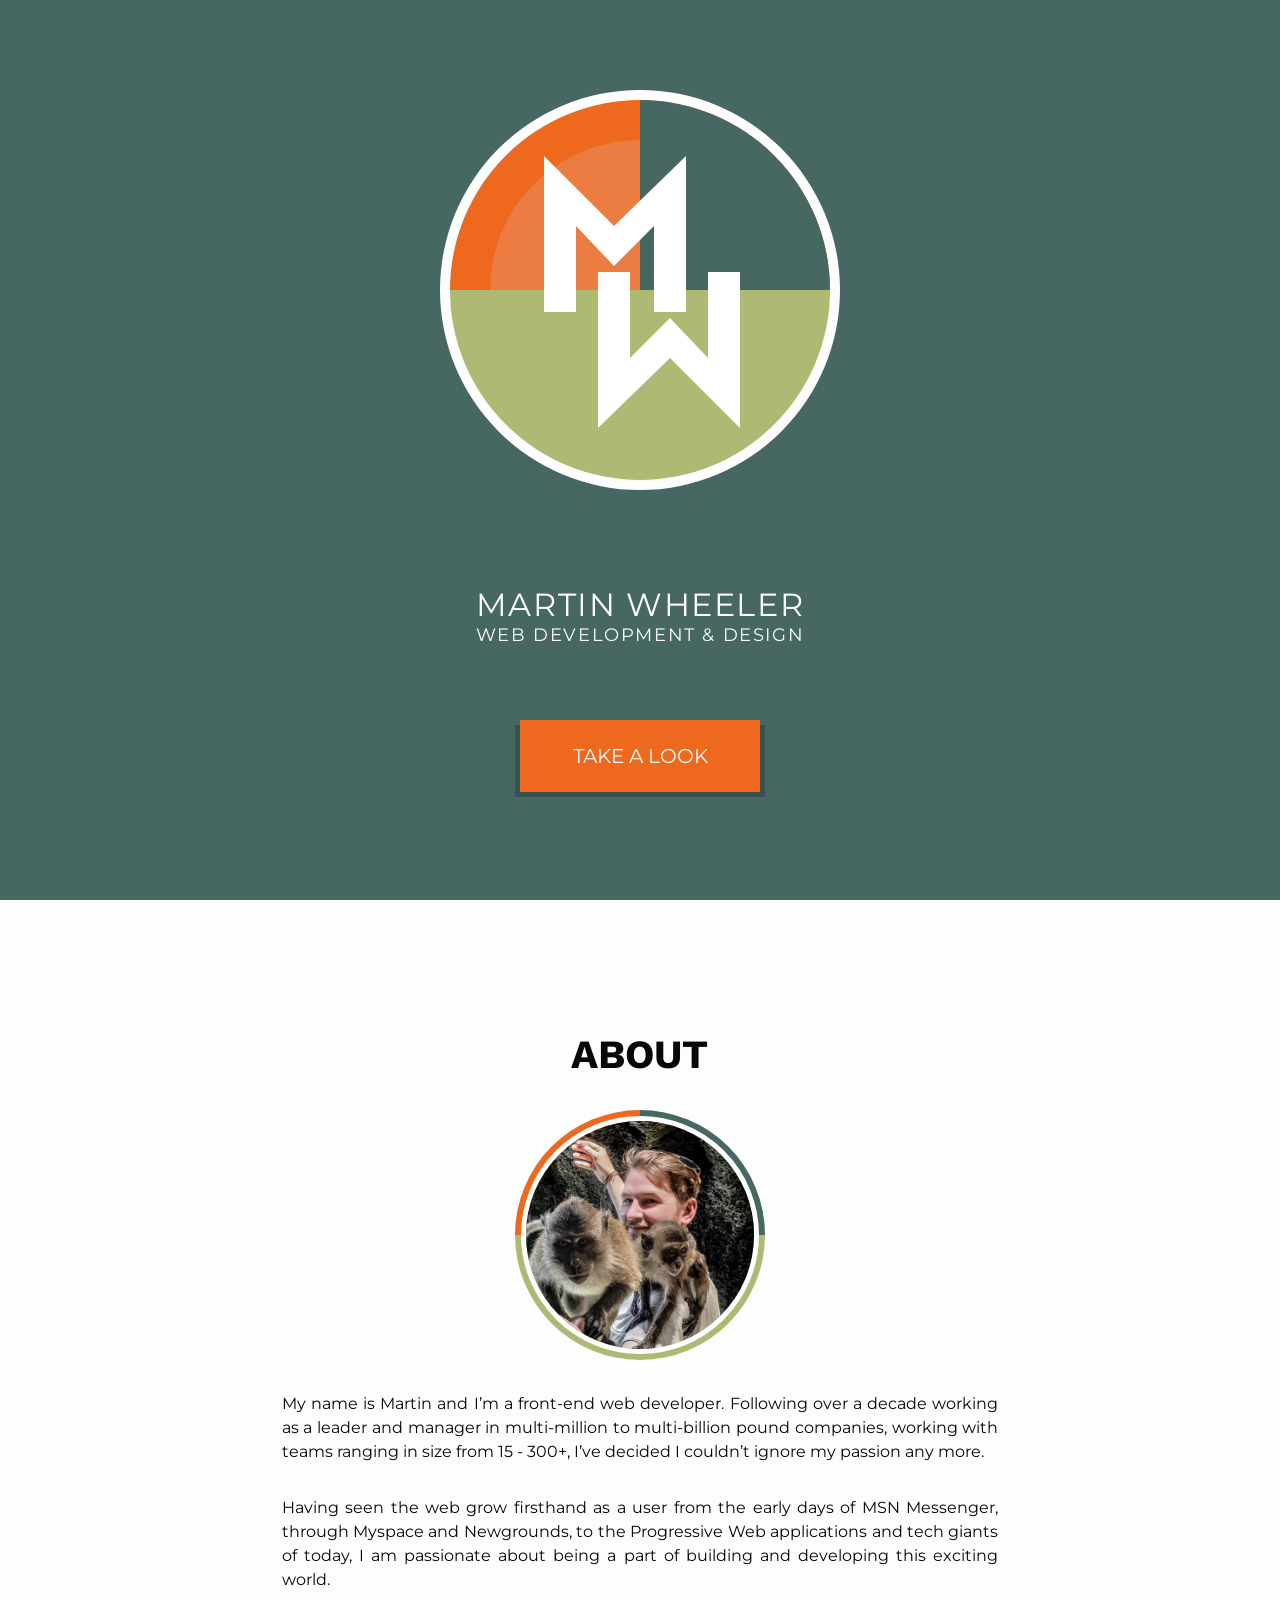
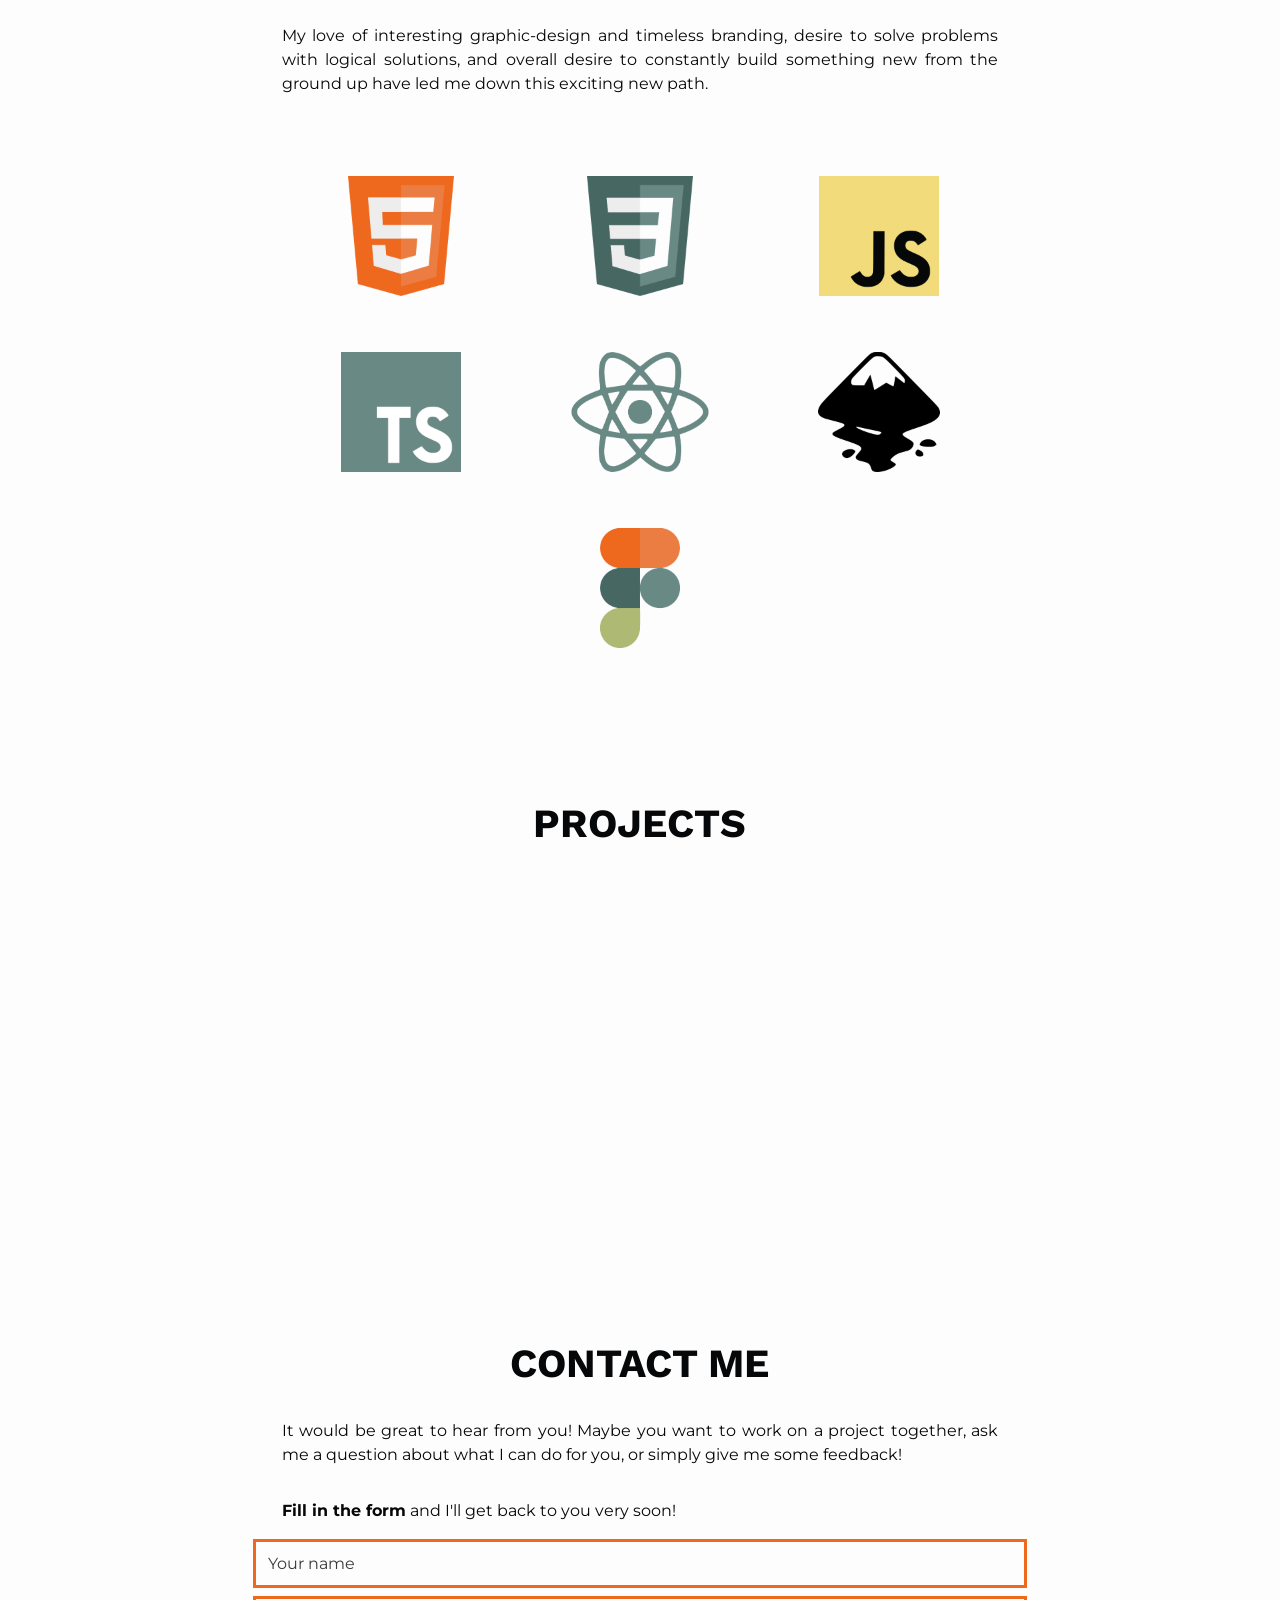
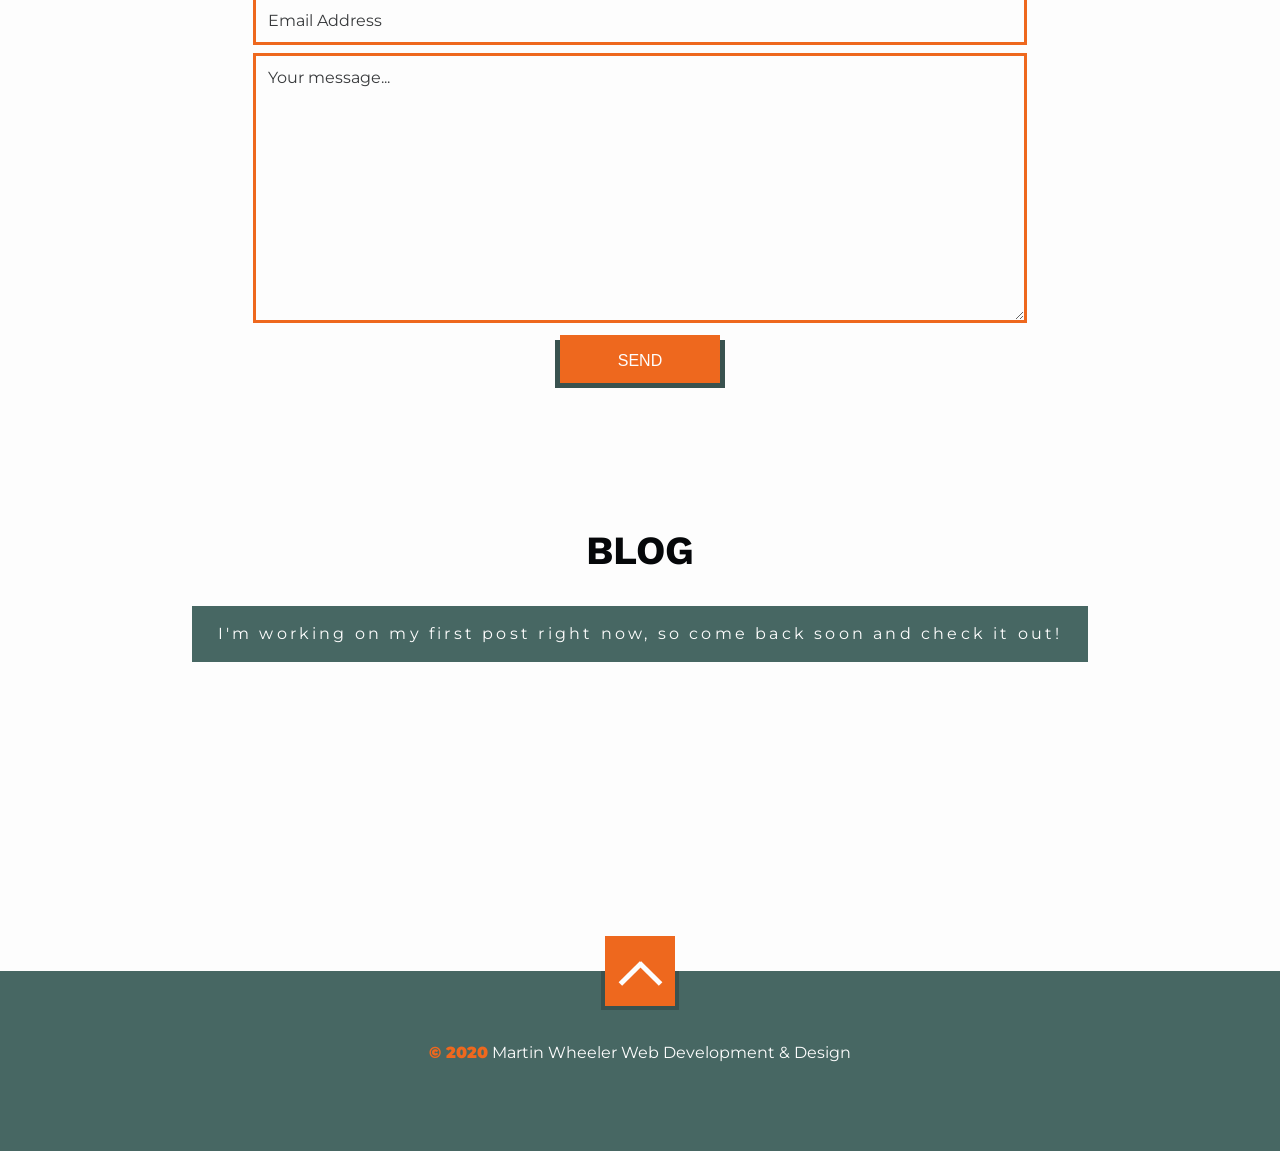
==== commit e0d44fcb: "Dark theme updated Still requires p + h3 tag bug fix on transition" ====
--- a/index.html
+++ b/index.html
@@ -1,7 +1,6 @@
 <!DOCTYPE html>
-<html lang="en">
+<html lang="en-gb" data-theme="light">
   <head>
-    <!-- Global site tag (gtag.js) - Google Analytics -->
     <script
       async
       src="https://www.googletagmanager.com/gtag/js?id=UA-145904610-3"
@@ -77,6 +76,19 @@
       <div class="drop-line"></div>
     </section>
     <section id="site-body">
+      <div id="toggle-theme">
+        <label for="switch" class="toggle-background">
+          <div class="theme-text">Dark Mode</div>
+          <div class="green-sc"></div>
+          <input type="checkbox" id="switch" name="theme" />
+          <div class="rotating-circle">
+            <div class="light-circle">
+              <div class="inner-circle"></div>
+            </div>
+            <div class="dark-circle"></div>
+          </div>
+        </label>
+      </div>
       <header>
         <nav class="main-nav">
           <div class="nav-hamburger">
@@ -130,7 +142,6 @@
                 <a href="#blog">BLOG</a>
               </li>
             </ul>
-            <div id="toggle-theme"></div>
             <div class="color-bars">
               <div class="color-bar color-bar-1"></div>
               <div class="color-bar color-bar-2"></div>
--- a/css/style.css
+++ b/css/style.css
@@ -9,21 +9,73 @@
           box-sizing: border-box;
 }
 
+html {
+  --primary-background: #fdfdfd;
+  --primary-text: #050709;
+  --primary-color: #476763;
+  --primary-highlight: #ee681e;
+  --primary-lowlight: #39524f;
+  --placeholder-text: #383a3c;
+  --black-icon-brightness: brightness(0);
+  --secondary-background: #476763;
+  --secondary-text: #fdfdfd;
+  --secondary-highlight: #ee681e;
+  --grey: #476763;
+  --dark-orange: #ee681e;
+  --medium-orange: #ec7d42;
+  --light-orange: #f6c57f;
+  --green: #aeb974;
+  --yellow: #f1db7b;
+  --black: #050709;
+  --white: #fdfdfd;
+}
+
+html[data-theme="dark"] {
+  --primary-background: #012320;
+  --primary-text: #fdfdfd;
+  --primary-color: #476763;
+  --primary-highlight: #ec7d42;
+  --primary-lowlight: #001210;
+  --placeholder-text: #dcdcdc;
+  --black-icon-brightness: brightness(8000%);
+  --secondary-background: #476763;
+  --secondary-text: #050709;
+  --secondary-highlight: #ee681e;
+  --grey: #476763;
+  --dark-orange: #ee681e;
+  --medium-orange: #ec7d42;
+  --light-orange: #f6c57f;
+  --green: #aeb974;
+  --yellow: #f1db7b;
+  --black: #050709;
+  --white: #fdfdfd;
+}
+
+html.transition,
+html.transition *,
+html.transition *:before,
+html.transition *:after {
+  -webkit-transition: all 750ms ease-in-out !important;
+  transition: all 750ms ease-in-out !important;
+  -webkit-transition-delay: 0 !important;
+          transition-delay: 0 !important;
+}
+
 body,
 html {
   width: 100%;
   height: 100vh;
   scroll-behavior: smooth;
-}
-
-body {
   font-family: "Montserrat", sans-serif;
   font-size: 16px;
-  background: #012320;
-  color: #fdfdfd;
-}
-
-.bold-head, #site-body main section h3 {
+  background: var(--primary-background);
+  color: var(--primary-text);
+}
+
+body .bold-head, body #site-body main section h3, #site-body main section body h3,
+html .bold-head,
+html #site-body main section h3,
+#site-body main section html h3 {
   font-family: "Work Sans", sans-serif;
 }
 
@@ -31,7 +83,8 @@
   position: relative;
   width: 100%;
   height: 100vh;
-  background: #476763;
+  background: var(--grey);
+  z-index: 3;
 }
 
 @-webkit-keyframes fade-in {
@@ -132,7 +185,7 @@
   height: 200px;
   overflow: hidden;
   border-radius: 100%;
-  background: #fdfdfd;
+  background: var(--white);
   opacity: 0;
   -webkit-animation-name: fade-in;
           animation-name: fade-in;
@@ -153,7 +206,7 @@
 #landing-page .logo-container .green-semi {
   top: 100px;
   width: 190px;
-  background: #aeb974;
+  background: var(--green);
   border-bottom-left-radius: 95px;
   border-bottom-right-radius: 95px;
   z-index: 5;
@@ -162,7 +215,7 @@
 #landing-page .logo-container .orange-semi-lg {
   top: 5px;
   width: 190px;
-  background: #ee681e;
+  background: var(--dark-orange);
   border-top-left-radius: 95px;
   border-top-right-radius: 95px;
   z-index: 2;
@@ -185,7 +238,7 @@
   left: 20px;
   width: 150px;
   height: 75px;
-  background: #ec7d42;
+  background: var(--medium-orange);
   border-top-left-radius: 95px;
   border-top-right-radius: 95px;
 }
@@ -195,7 +248,7 @@
   height: 95px;
   top: 5px;
   left: 100px;
-  background: #476763;
+  background: var(--grey);
   border-top-right-radius: 95px;
   z-index: 4;
   -webkit-transform-origin: bottom left;
@@ -264,7 +317,7 @@
   font-weight: 400;
   letter-spacing: 0.1rem;
   text-align: center;
-  color: #fdfdfd;
+  color: var(--white);
 }
 
 #landing-page h1 .header-lg {
@@ -285,9 +338,9 @@
           transform: translateX(-50%);
   width: 10rem;
   height: 3rem;
-  border: 2px solid #ee681e;
+  border: 2px solid var(--dark-orange);
   padding: 3px;
-  background: #ee681e;
+  background: var(--dark-orange);
   z-index: 99999;
 }
 
@@ -299,7 +352,7 @@
   -webkit-transform: translateY(-50%);
           transform: translateY(-50%);
   text-align: center;
-  color: #fdfdfd;
+  color: var(--white);
 }
 
 #landing-page .view-portfolio-shadow {
@@ -310,7 +363,7 @@
           transform: translateX(-50%);
   width: calc(10rem + 10px);
   height: 3rem;
-  background: #476763;
+  background: var(--grey);
   -webkit-filter: brightness(80%);
           filter: brightness(80%);
 }
@@ -341,7 +394,7 @@
 }
 
 #landing-page .drop-line--1 {
-  background: #ee681e;
+  background: var(--dark-orange);
   width: 160%;
   left: -160%;
   -webkit-animation: line-slide 2.5s ease-out 0.1s 1 normal forwards;
@@ -349,7 +402,7 @@
 }
 
 #landing-page .drop-line--2 {
-  background: #ec7d42;
+  background: var(--medium-orange);
   width: 140%;
   left: -140%;
   -webkit-animation: line-slide 2s ease-in-out 0.2s 1 normal forwards;
@@ -357,7 +410,7 @@
 }
 
 #landing-page .drop-line--3 {
-  background: #f6c57f;
+  background: var(--light-orange);
   width: 120%;
   left: 120%;
   -webkit-animation: line-slide 1.5s ease-in-out 0.5s 1 normal forwards;
@@ -365,7 +418,7 @@
 }
 
 #landing-page .drop-line--4 {
-  background: #f1db7b;
+  background: var(--yellow);
   width: 100%;
   left: -100%;
   -webkit-animation: line-slide 1s ease-in-out 0.8s 1 normal forwards;
@@ -373,7 +426,7 @@
 }
 
 #landing-page .drop-line--5 {
-  background: #aeb974;
+  background: var(--green);
   width: 80%;
   left: -80%;
   -webkit-animation: line-slide 0.5s ease-in-out 1s 1 normal forwards;
@@ -385,9 +438,162 @@
 }
 
 #site-body {
+  position: relative;
   width: 100%;
   height: 100vh;
   min-height: 100vh;
+  z-index: 10;
+}
+
+#site-body #toggle-theme {
+  position: fixed;
+  bottom: 1rem;
+  right: 1rem;
+  width: 4rem;
+  height: 4rem;
+  opacity: 0;
+  -webkit-transition: opacity 0.3s ease-in-out;
+  transition: opacity 0.3s ease-in-out;
+  border-radius: 100%;
+  background: var(--white);
+  -webkit-box-shadow: rgba(0, 0, 0, 0.8) 0 0 10px;
+          box-shadow: rgba(0, 0, 0, 0.8) 0 0 10px;
+  z-index: 10;
+}
+
+#site-body #toggle-theme .toggle-background {
+  position: relative;
+  width: 4rem;
+  height: 4rem;
+  border-radius: 100%;
+  z-index: 10;
+}
+
+#site-body #toggle-theme .toggle-background .theme-text {
+  display: none;
+}
+
+#site-body #toggle-theme .toggle-background .green-sc {
+  position: absolute;
+  top: 2rem;
+  left: 0.125rem;
+  width: 3.75rem;
+  height: 1.875rem;
+  border-bottom-left-radius: 1.75rem;
+  border-bottom-right-radius: 1.75rem;
+  background: var(--green);
+  z-index: 2;
+}
+
+@-webkit-keyframes rotate-to-dark {
+  from {
+    -webkit-transform: rotate(0);
+            transform: rotate(0);
+  }
+  to {
+    -webkit-transform: rotate(180deg);
+            transform: rotate(180deg);
+  }
+}
+
+@keyframes rotate-to-dark {
+  from {
+    -webkit-transform: rotate(0);
+            transform: rotate(0);
+  }
+  to {
+    -webkit-transform: rotate(180deg);
+            transform: rotate(180deg);
+  }
+}
+
+@-webkit-keyframes rotate-to-light {
+  from {
+    -webkit-transform: rotate(180deg);
+            transform: rotate(180deg);
+  }
+  to {
+    -webkit-transform: rotate(360deg);
+            transform: rotate(360deg);
+  }
+}
+
+@keyframes rotate-to-light {
+  from {
+    -webkit-transform: rotate(180deg);
+            transform: rotate(180deg);
+  }
+  to {
+    -webkit-transform: rotate(360deg);
+            transform: rotate(360deg);
+  }
+}
+
+#site-body #toggle-theme .toggle-background .rotating-circle {
+  position: relative;
+  top: 0.125rem;
+  left: 0.125rem;
+  width: 3.75rem;
+  height: 3.75rem;
+  border-radius: 100%;
+  -webkit-transform-origin: center;
+          transform-origin: center;
+  -webkit-transition: -webkit-transform 0.3s ease-in-out;
+  transition: -webkit-transform 0.3s ease-in-out;
+  transition: transform 0.3s ease-in-out;
+  transition: transform 0.3s ease-in-out, -webkit-transform 0.3s ease-in-out;
+  -webkit-animation-duration: 1s;
+          animation-duration: 1s;
+  -webkit-animation-iteration-count: 1;
+          animation-iteration-count: 1;
+  -webkit-animation-fill-mode: forwards;
+          animation-fill-mode: forwards;
+  z-index: 0;
+}
+
+#site-body #toggle-theme .toggle-background .rotating-circle .light-circle {
+  position: relative;
+  top: 0;
+  width: 3.75rem;
+  height: 1.875rem;
+  border-top-left-radius: 2rem;
+  border-top-right-radius: 2rem;
+  background: var(--dark-orange);
+}
+
+#site-body #toggle-theme .toggle-background .rotating-circle .light-circle .inner-circle {
+  position: relative;
+  top: 0.5rem;
+  left: 0.5rem;
+  width: 2.75rem;
+  height: 1.375rem;
+  border-top-left-radius: 3rem;
+  border-top-right-radius: 3rem;
+  background: var(--medium-orange);
+}
+
+#site-body #toggle-theme .toggle-background .rotating-circle .dark-circle {
+  width: 3.75rem;
+  height: 1.875rem;
+  border-bottom-left-radius: 2rem;
+  border-bottom-right-radius: 2rem;
+  background: var(--grey);
+}
+
+#site-body #toggle-theme input[type="checkbox"] {
+  position: absolute;
+  top: -100vh;
+  left: -100vw;
+}
+
+#site-body #toggle-theme input[type="checkbox"]:checked ~ .rotating-circle {
+  -webkit-animation-name: rotate-to-dark;
+          animation-name: rotate-to-dark;
+}
+
+#site-body #toggle-theme input[type="checkbox"]:not(:checked) ~ .rotating-circle {
+  -webkit-animation-name: rotate-to-light;
+          animation-name: rotate-to-light;
 }
 
 #site-body header {
@@ -432,19 +638,19 @@
 }
 
 #site-body header .main-nav .nav-hamburger .bar-1 {
-  background-color: #ee681e;
+  background-color: var(--dark-orange);
 }
 
 #site-body header .main-nav .nav-hamburger .bar-2 {
-  background-color: #f6c57f;
+  background-color: var(--light-orange);
 }
 
 #site-body header .main-nav .nav-hamburger .bar-3 {
-  background-color: #f1db7b;
+  background-color: var(--yellow);
 }
 
 #site-body header .main-nav .nav-hamburger .bar-4 {
-  background-color: #aeb974;
+  background-color: var(--green);
 }
 
 #site-body header .main-nav .nav-hamburger .bar-2.open {
@@ -465,7 +671,7 @@
   left: 0;
   height: 70px;
   width: 100%;
-  background-color: #476763;
+  background-color: var(--grey);
   z-index: 100;
   -webkit-transition: all 0.4s ease-in-out;
   transition: all 0.4s ease-in-out;
@@ -477,9 +683,9 @@
   left: 15px;
   width: 56px;
   height: 56px;
-  border: 3px solid #fdfdfd;
+  border: 3px solid var(--white);
   border-radius: 100%;
-  background: #fdfdfd;
+  background: var(--white);
   opacity: 0;
   -webkit-transition: opacity 0.4s ease-in-out;
   transition: opacity 0.4s ease-in-out;
@@ -494,7 +700,7 @@
 #site-body header .main-nav .nav-background .small-logo-container .green-semi {
   top: 25px;
   width: 50px;
-  background: #aeb974;
+  background: var(--green);
   border-bottom-left-radius: 25px;
   border-bottom-right-radius: 25px;
   z-index: 105;
@@ -503,7 +709,7 @@
 #site-body header .main-nav .nav-background .small-logo-container .orange-semi-lg {
   top: 0;
   width: 50px;
-  background: #ee681e;
+  background: var(--dark-orange);
   border-top-left-radius: 25px;
   border-top-right-radius: 25px;
   z-index: 102;
@@ -514,7 +720,7 @@
   left: 6px;
   width: 39px;
   height: 19px;
-  background: #ec7d42;
+  background: var(--medium-orange);
   border-top-left-radius: 25px;
   border-top-right-radius: 25px;
 }
@@ -523,7 +729,7 @@
   top: 0;
   left: 25px;
   width: 25px;
-  background: #476763;
+  background: var(--grey);
   border-top-right-radius: 25px;
   z-index: 104;
 }
@@ -559,7 +765,7 @@
   top: -90vh;
   width: 100%;
   height: 90vh;
-  background-color: #476763;
+  background-color: var(--grey);
   -webkit-transition: all 0.3s ease-in-out;
   transition: all 0.3s ease-in-out;
   overflow: hidden;
@@ -573,7 +779,7 @@
           transform: translateX(-50%);
   width: 0;
   height: 0;
-  border-bottom: 370px solid #476763;
+  border-bottom: 370px solid var(--grey);
   border-right: 200px solid transparent;
   border-left: 200px solid transparent;
   -webkit-filter: brightness(105%);
@@ -626,7 +832,7 @@
 }
 
 #site-body header .main-nav .dropdown-back ul .mobile-li:nth-of-type(1) a {
-  color: #ee681e;
+  color: var(--dark-orange);
 }
 
 #site-body header .main-nav .dropdown-back ul .mobile-li:nth-of-type(2) {
@@ -634,7 +840,7 @@
 }
 
 #site-body header .main-nav .dropdown-back ul .mobile-li:nth-of-type(2) a {
-  color: #f6c57f;
+  color: var(--light-orange);
 }
 
 #site-body header .main-nav .dropdown-back ul .mobile-li:nth-of-type(3) {
@@ -642,7 +848,7 @@
 }
 
 #site-body header .main-nav .dropdown-back ul .mobile-li:nth-of-type(3) a {
-  color: #f1db7b;
+  color: var(--yellow);
 }
 
 #site-body header .main-nav .dropdown-back ul .mobile-li:nth-of-type(4) {
@@ -650,7 +856,7 @@
 }
 
 #site-body header .main-nav .dropdown-back ul .mobile-li:nth-of-type(4) a {
-  color: #aeb974;
+  color: var(--green);
 }
 
 #site-body header .main-nav .dropdown-back ul .mobile-li:nth-of-type(5) {
@@ -658,18 +864,7 @@
 }
 
 #site-body header .main-nav .dropdown-back ul .mobile-li:nth-of-type(5) a {
-  color: #ec7d42;
-}
-
-#site-body header .main-nav .dropdown-back #toggle-theme {
-  position: absolute;
-  left: 50%;
-  bottom: 1rem;
-  -webkit-transform: translateX(-50%);
-          transform: translateX(-50%);
-  width: 3rem;
-  height: 3rem;
-  background: red;
+  color: var(--medium-orange);
 }
 
 #site-body header .main-nav .dropdown-back .color-bars {
@@ -690,11 +885,11 @@
 }
 
 #site-body header .main-nav .dropdown-back .color-bars .color-bar-1 {
-  background-color: #ee681e;
+  background-color: var(--dark-orange);
 }
 
 #site-body header .main-nav .dropdown-back .color-bars .color-bar-2 {
-  background-color: #f1db7b;
+  background-color: var(--yellow);
 }
 
 #site-body main {
@@ -747,18 +942,18 @@
 #site-body main #about .portfolio-image-container .image-border-section:nth-of-type(1) {
   top: 50%;
   width: 100%;
-  background-color: #aeb974;
+  background-color: var(--green);
 }
 
 #site-body main #about .portfolio-image-container .image-border-section:nth-of-type(2) {
   width: 50%;
-  background-color: #ee681e;
+  background-color: var(--dark-orange);
 }
 
 #site-body main #about .portfolio-image-container .image-border-section:nth-of-type(3) {
   left: 50%;
   width: 50%;
-  background-color: #476763;
+  background-color: var(--grey);
 }
 
 #site-body main #about .portfolio-image-container .portfolio-image {
@@ -769,14 +964,14 @@
   height: 95%;
   border-radius: 100%;
   overflow: hidden;
-  border: 5px solid #012320;
+  border: 5px solid var(--primary-background);
 }
 
 #site-body main #about .portfolio-image-container .portfolio-image img {
   width: 100%;
   height: auto;
   margin-top: -25%;
-  background: #012320;
+  background: var(--primary-background);
 }
 
 #site-body main #stack {
@@ -822,8 +1017,8 @@
 }
 
 #site-body main #stack .stack-container .lang-container .black-icon {
-  -webkit-filter: brightness(8000%);
-          filter: brightness(8000%);
+  -webkit-filter: var(--black-icon-brightness);
+          filter: var(--black-icon-brightness);
 }
 
 #site-body main #stack .stack-container .lang-container p {
@@ -834,7 +1029,7 @@
   font-weight: 700;
   padding: 0.5rem 0 2rem;
   font-size: 1.5rem;
-  color: rgba(253, 253, 253, 0.8);
+  color: rgba(var(--primary-text), 0.8);
   -webkit-transition: all 0.3s ease-in-out;
   transition: all 0.3s ease-in-out;
   -webkit-user-select: none;
@@ -871,7 +1066,7 @@
   height: 0;
   padding-top: 56.25%;
   z-index: 5;
-  background: #aeb974;
+  background: var(--green);
 }
 
 #site-body #projects #projects-container .project-container .background-img img {
@@ -880,7 +1075,7 @@
   left: 5px;
   width: calc(100% - 10px);
   height: calc(100% - 10px);
-  border: 5px solid #012320;
+  border: 5px solid var(--primary-background);
 }
 
 #site-body #projects #projects-container .project-container .background-img .project-link {
@@ -889,7 +1084,7 @@
   right: 1rem;
   width: 4.5rem;
   height: 4.5rem;
-  background: #ee681e;
+  background: var(--dark-orange);
   border-radius: 100%;
   text-align: center;
   overflow: hidden;
@@ -907,7 +1102,7 @@
   left: 0;
   width: inherit;
   height: auto;
-  color: #fdfdfd;
+  color: var(--white);
   font-size: 0.75rem;
   font-weight: 700;
   text-decoration: none;
@@ -966,7 +1161,7 @@
   left: 0;
   width: 50%;
   height: 50%;
-  background: #476763;
+  background: var(--grey);
 }
 
 #site-body #projects #projects-container .project-container .background-img::after {
@@ -977,13 +1172,13 @@
   left: 50%;
   width: 50%;
   height: 50%;
-  background: #ee681e;
+  background: var(--dark-orange);
   z-index: -1;
 }
 
 #site-body #projects #projects-container .project-container .project-blurb {
   position: relative;
-  background: #aeb974;
+  background: var(--green);
   padding: 0.5rem 1rem;
   width: 100%;
   margin-top: -8rem;
@@ -999,7 +1194,7 @@
   width: calc(100% - 2rem);
   line-height: 1.5rem;
   text-align: center;
-  color: #050709;
+  color: var(--black);
 }
 
 #site-body #contact {
@@ -1026,9 +1221,9 @@
   font-size: 1rem;
   padding: 0.75rem;
   margin-bottom: 0.5rem;
-  color: #fdfdfd;
-  background: #012320;
-  border: 3px solid #ec7d42;
+  color: var(--primary-text);
+  background: var(--primary-background);
+  border: 3px solid var(--primary-highlight);
 }
 
 #site-body #contact #contact-form textarea {
@@ -1037,27 +1232,27 @@
 
 #site-body #contact #contact-form input:focus,
 #site-body #contact #contact-form textarea:focus {
-  border: 3px solid #f1db7b;
+  border: 3px solid var(--yellow);
 }
 
 #site-body #contact #contact-form input::-webkit-input-placeholder,
 #site-body #contact #contact-form textarea::-webkit-input-placeholder {
-  color: #dcdcdc;
+  color: var(--placeholder-text);
 }
 
 #site-body #contact #contact-form input:-ms-input-placeholder,
 #site-body #contact #contact-form textarea:-ms-input-placeholder {
-  color: #dcdcdc;
+  color: var(--placeholder-text);
 }
 
 #site-body #contact #contact-form input::-ms-input-placeholder,
 #site-body #contact #contact-form textarea::-ms-input-placeholder {
-  color: #dcdcdc;
+  color: var(--placeholder-text);
 }
 
 #site-body #contact #contact-form input::placeholder,
 #site-body #contact #contact-form textarea::placeholder {
-  color: #dcdcdc;
+  color: var(--placeholder-text);
 }
 
 #site-body #contact #contact-form .submit-form {
@@ -1081,8 +1276,8 @@
   font-family: inherit;
   line-height: 3.2rem;
   text-align: center;
-  background: #ec7d42;
-  color: #050709;
+  background: var(--primary-highlight);
+  color: var(--white);
   z-index: 1;
 }
 
@@ -1092,7 +1287,7 @@
   left: -5px;
   width: calc(10rem + 10px);
   height: 3rem;
-  background: #001210;
+  background: var(--primary-lowlight);
   z-index: -3;
 }
 
@@ -1105,7 +1300,7 @@
 
 #site-body #blog-posts .blog-short-container a,
 #site-body #blog-list .blog-short-container a {
-  color: #fdfdfd;
+  color: var(--primary-text);
   text-decoration: none;
 }
 
@@ -1113,7 +1308,7 @@
 #site-body #blog-list .blog-short-container a .blog-short-image {
   width: 335px;
   height: 190px;
-  background: #ee681e;
+  background: var(--dark-orange);
   margin: 0 auto;
   overflow: hidden;
 }
@@ -1183,21 +1378,21 @@
   line-height: 18px;
   font-weight: 700;
   font-size: 0.6875rem;
-  border-bottom: 1px solid #050709;
-  border-left: 1px solid #050709;
-  background: #fdfdfd;
+  border-bottom: 1px solid var(--black);
+  border-left: 1px solid var(--black);
+  background: var(--white);
 }
 
 #site-body #blog-posts .blog-short-container a .blog-short-head .blog-post-date .post-date:nth-of-type(even),
 #site-body #blog-list .blog-short-container a .blog-short-head .blog-post-date .post-date:nth-of-type(even) {
-  border-right: 1px solid #050709;
+  border-right: 1px solid var(--black);
 }
 
 #site-body #blog-posts .blog-short-container a .blog-short-head .blog-post-date .post-date:nth-of-type(1),
 #site-body #blog-posts .blog-short-container a .blog-short-head .blog-post-date .post-date:nth-of-type(2),
 #site-body #blog-list .blog-short-container a .blog-short-head .blog-post-date .post-date:nth-of-type(1),
 #site-body #blog-list .blog-short-container a .blog-short-head .blog-post-date .post-date:nth-of-type(2) {
-  border-top: 1px solid #050709;
+  border-top: 1px solid var(--black);
   height: 20px;
 }
 
@@ -1216,7 +1411,7 @@
   left: 0;
   height: 3px;
   width: 100%;
-  background: #aeb974;
+  background: var(--green);
 }
 
 #site-body #blog-posts .blog-short-container a .blog-short-divide div::before,
@@ -1227,7 +1422,7 @@
   left: 0;
   height: 3px;
   width: 66%;
-  background: #f1db7b;
+  background: var(--yellow);
 }
 
 #site-body #blog-posts .blog-short-container a .blog-short-divide div::after,
@@ -1238,7 +1433,7 @@
   left: 0;
   height: 3px;
   width: 33%;
-  background: #ee681e;
+  background: var(--dark-orange);
 }
 
 #site-body #blog-posts .blog-short-container a .blog-short-blurb p,
@@ -1252,7 +1447,7 @@
   width: 100%;
   height: 30vh;
   padding-top: 40px;
-  background: #476763;
+  background: var(--grey);
   margin-top: 35px;
 }
 
@@ -1264,7 +1459,7 @@
           transform: translateX(-50%);
   width: 70px;
   height: 70px;
-  background: #ec7d42;
+  background: var(--primary-highlight);
   cursor: pointer;
   z-index: 1;
 }
@@ -1276,7 +1471,7 @@
           transform: translateX(-50%);
   width: 30px;
   height: 5px;
-  background: #fdfdfd;
+  background: var(--white);
 }
 
 #site-body footer .back-to-top .arrow-arm:nth-of-type(1) {
@@ -1299,7 +1494,7 @@
           transform: translateX(-50%);
   width: 78px;
   height: 39px;
-  background: #001210;
+  background: var(--primary-lowlight);
   z-index: 0;
 }
 
@@ -1307,7 +1502,7 @@
   display: block;
   width: auto;
   height: auto;
-  color: #fdfdfd;
+  color: var(--white);
   font-size: 1rem;
 }
 
@@ -1319,7 +1514,7 @@
 }
 
 #site-body footer .disclaimer .copyright {
-  color: #ee681e;
+  color: var(--dark-orange);
   font-weight: 900;
 }
 
@@ -1343,8 +1538,8 @@
   width: 70%;
   height: auto;
   padding: 1rem;
-  background: #476763;
-  color: #fdfdfd;
+  background: var(--grey);
+  color: var(--white);
   font-size: 1rem;
   line-height: 1.5rem;
   letter-spacing: 0.2rem;
@@ -1506,7 +1701,7 @@
   }
   #landing-page .view-portfolio::before {
     display: block;
-    border-right: 1.8rem solid #ee681e;
+    border-right: 1.8rem solid var(--dark-orange);
     border-top: 0.9rem solid transparent;
     border-bottom: 0.9rem solid transparent;
   }
@@ -1560,7 +1755,7 @@
   #landing-page .logo-container .green-semi {
     top: 100px;
     width: 190px;
-    background: #aeb974;
+    background: var(--green);
     border-bottom-left-radius: 95px;
     border-bottom-right-radius: 95px;
     z-index: 5;
@@ -1568,7 +1763,7 @@
   #landing-page .logo-container .orange-semi-lg {
     top: 5px;
     width: 190px;
-    background: #ee681e;
+    background: var(--dark-orange);
     border-top-left-radius: 95px;
     border-top-right-radius: 95px;
     z-index: 2;
@@ -1590,7 +1785,7 @@
     left: 20px;
     width: 150px;
     height: 75px;
-    background: #ec7d42;
+    background: var(--medium-orange);
     border-top-left-radius: 95px;
     border-top-right-radius: 95px;
   }
@@ -1599,7 +1794,7 @@
     height: 95px;
     top: 5px;
     left: 100px;
-    background: #476763;
+    background: var(--grey);
     border-top-right-radius: 95px;
     z-index: 4;
     -webkit-transform-origin: bottom left;
@@ -1632,7 +1827,7 @@
     font-weight: 400;
     letter-spacing: 0.1rem;
     text-align: center;
-    color: #fdfdfd;
+    color: var(--primary-text);
   }
   #landing-page h1 .header-lg {
     display: block;
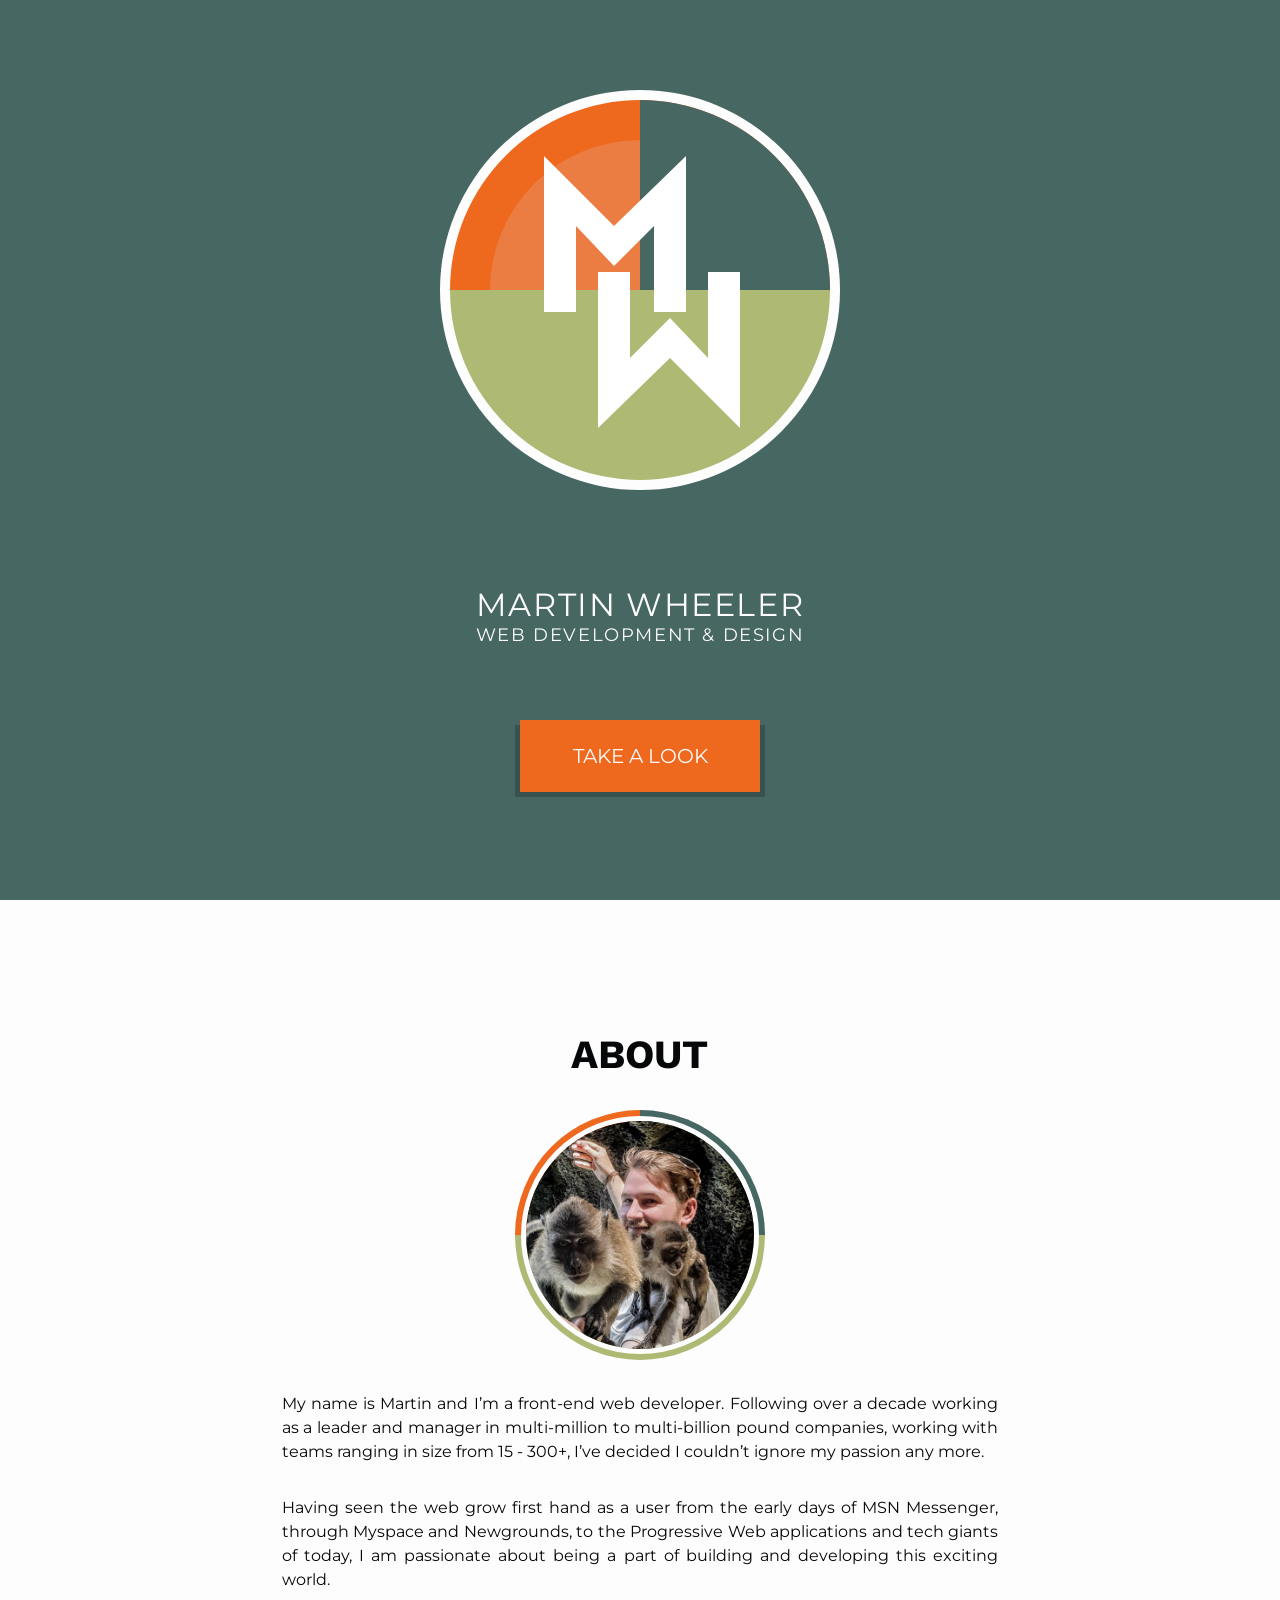
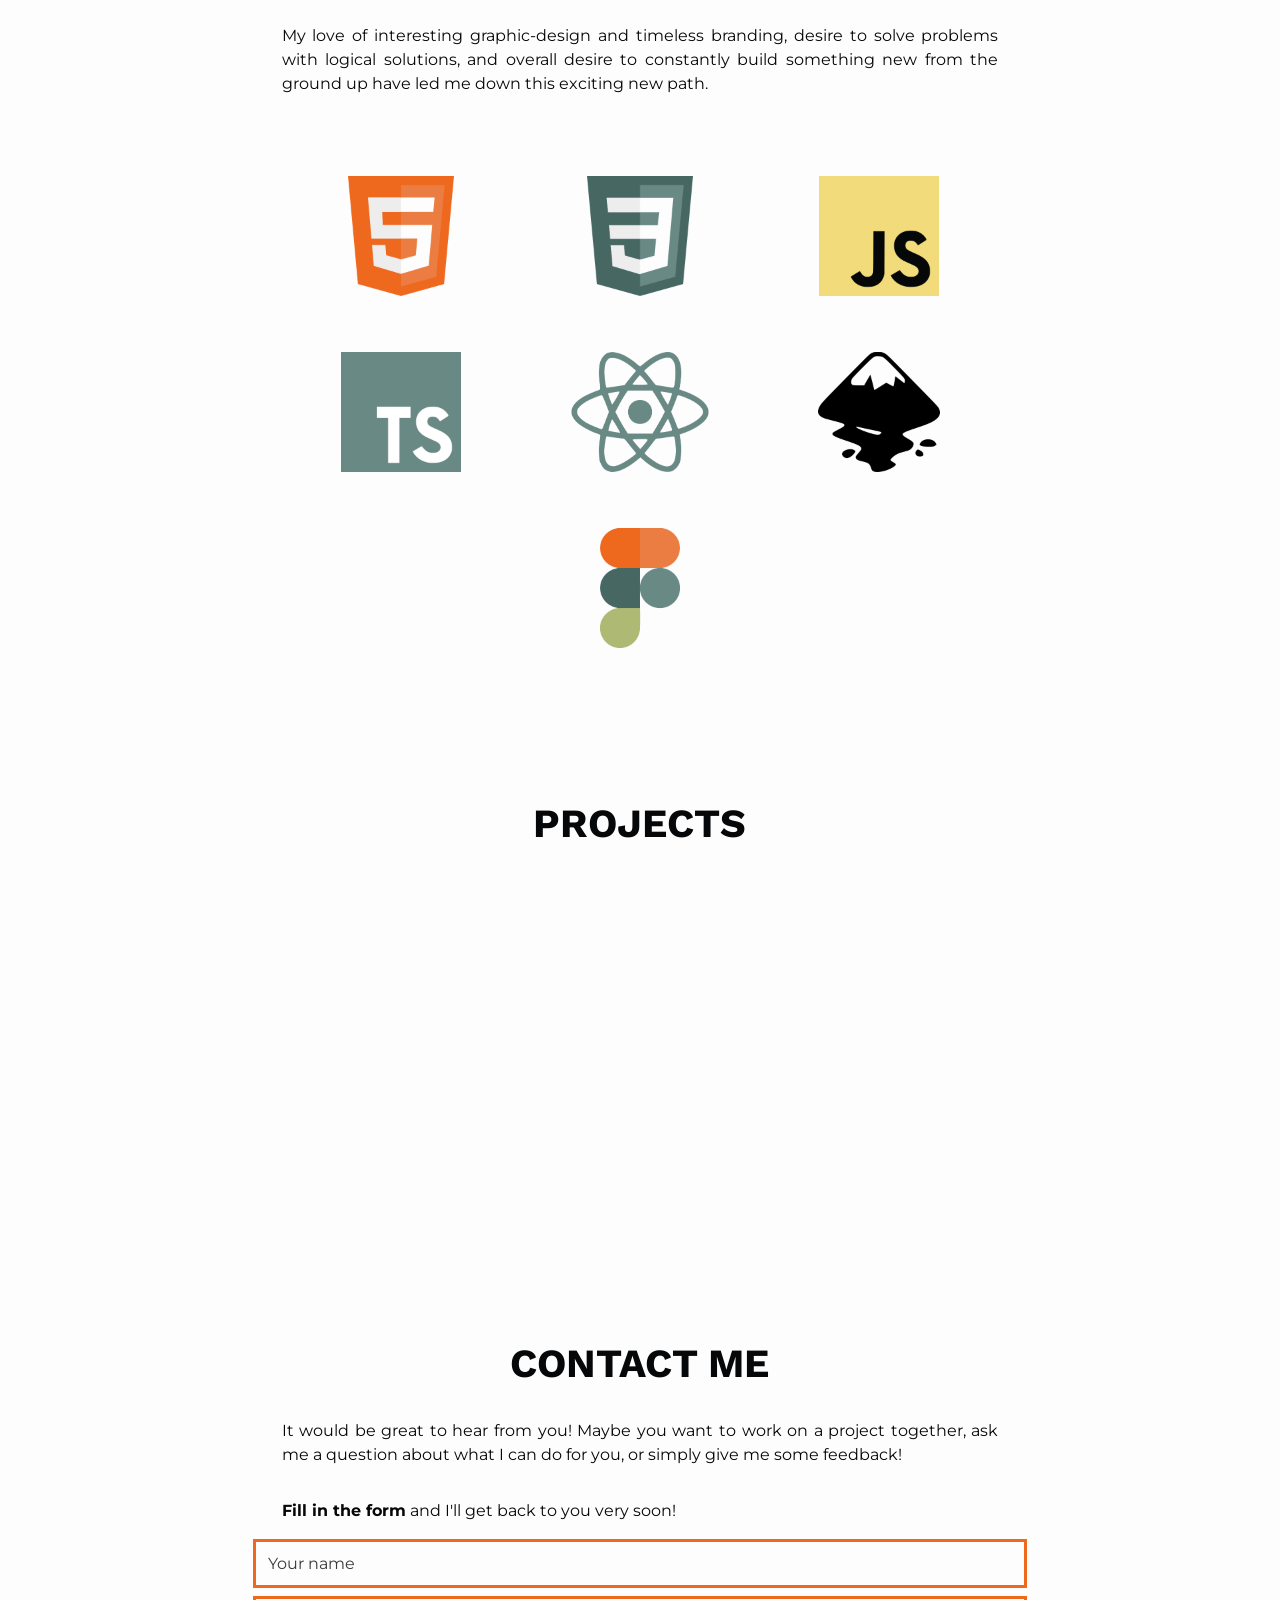
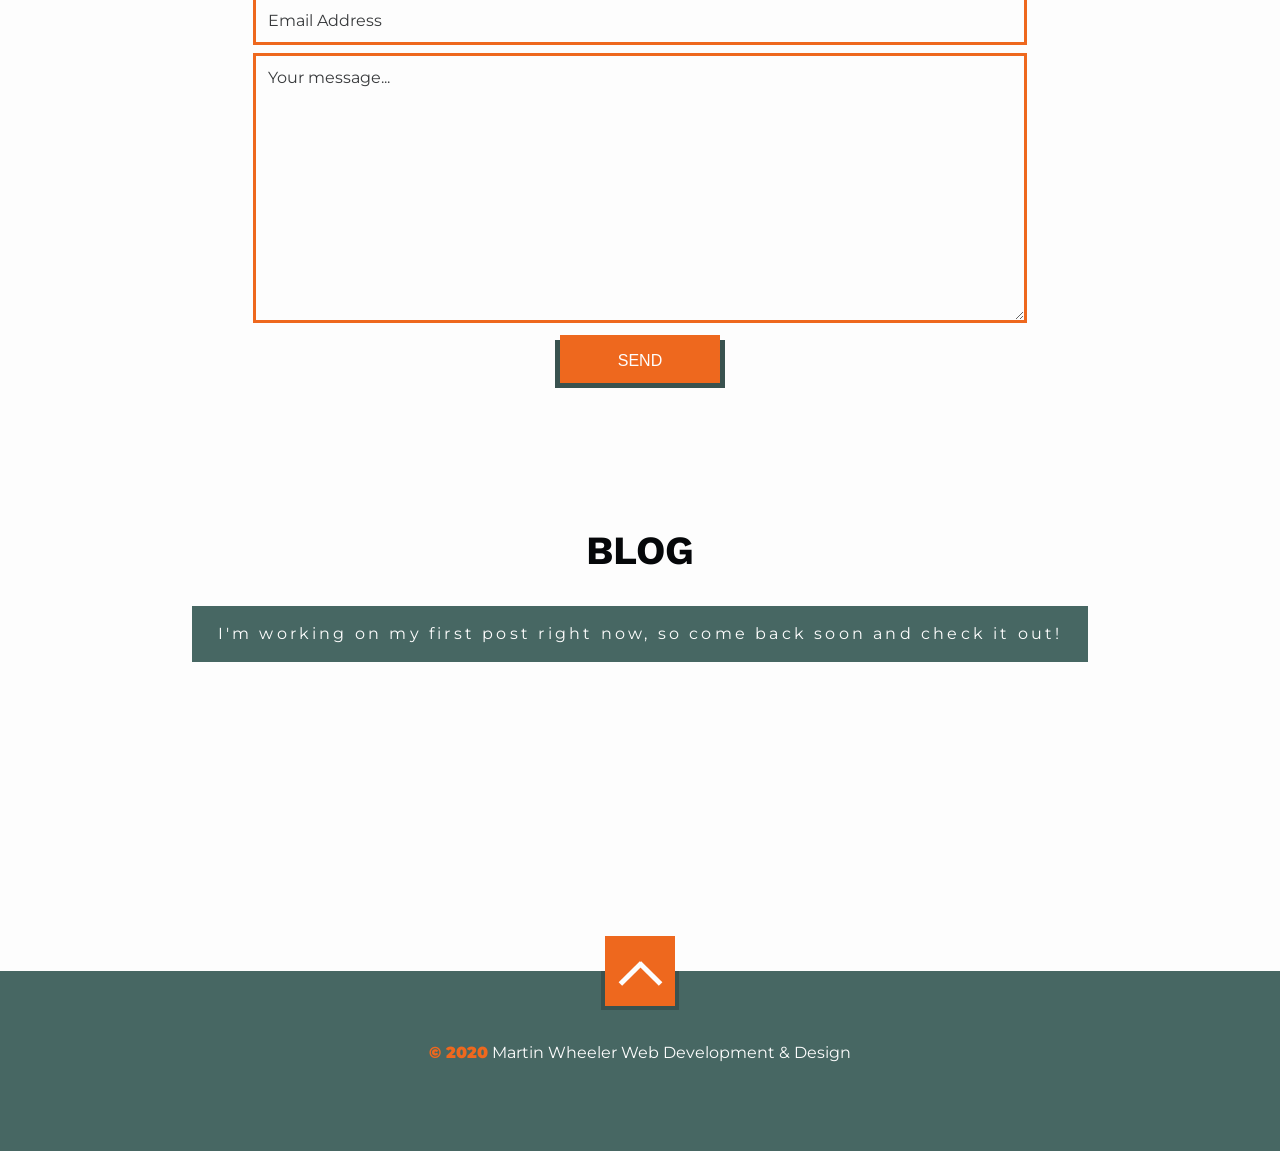
==== commit 9d70825a: "Document z-index fix Fix z-index of all elements" ====
--- a/index.html
+++ b/index.html
@@ -91,13 +91,6 @@
       </div>
       <header>
         <nav class="main-nav">
-          <div class="nav-hamburger">
-            <div class="bar bar-1"></div>
-            <div class="bar bar-2"></div>
-            <div class="bar bar-3"></div>
-            <div class="bar bar-4"></div>
-          </div>
-
           <div class="nav-background">
             <a href="index.html#about" class="logo-home-link">
               <div class="small-logo-container">
@@ -123,6 +116,12 @@
               </div>
             </a>
           </div>
+          <div class="nav-hamburger">
+            <div class="bar bar-1"></div>
+            <div class="bar bar-2"></div>
+            <div class="bar bar-3"></div>
+            <div class="bar bar-4"></div>
+          </div>
           <div class="dropdown-back">
             <div class="dropdown-shape"></div>
             <ul>
@@ -168,7 +167,7 @@
             from 15 - 300+, I’ve decided I couldn’t ignore my passion any more.
           </p>
           <p class="introduction-text section-paragraph">
-            Having seen the web grow firsthand as a user from the early days of
+            Having seen the web grow first hand as a user from the early days of
             MSN Messenger, through Myspace and Newgrounds, to the Progressive
             Web applications and tech giants of today, I am passionate about
             being a part of building and developing this exciting world.
--- a/css/style.css
+++ b/css/style.css
@@ -80,11 +80,9 @@
 }
 
 #landing-page {
-  position: relative;
   width: 100%;
   height: 100vh;
   background: var(--grey);
-  z-index: 3;
 }
 
 @-webkit-keyframes fade-in {
@@ -604,13 +602,13 @@
   position: relative;
   top: 0;
   left: 0;
-  z-index: 50;
+  z-index: 2;
 }
 
 #site-body header .main-nav .nav-hamburger {
+  position: fixed;
   width: 50px;
   height: 34px;
-  position: fixed;
   top: 18px;
   right: 20px;
   display: -webkit-box;
@@ -627,7 +625,7 @@
   opacity: 0;
   -webkit-transition: opacity 0.4s ease-in-out;
   transition: opacity 0.4s ease-in-out;
-  z-index: 99999;
+  z-index: 11;
 }
 
 #site-body header .main-nav .nav-hamburger .bar {
@@ -672,7 +670,7 @@
   height: 70px;
   width: 100%;
   background-color: var(--grey);
-  z-index: 100;
+  z-index: 10;
   -webkit-transition: all 0.4s ease-in-out;
   transition: all 0.4s ease-in-out;
 }
@@ -769,6 +767,7 @@
   -webkit-transition: all 0.3s ease-in-out;
   transition: all 0.3s ease-in-out;
   overflow: hidden;
+  z-index: 9;
 }
 
 #site-body header .main-nav .dropdown-back .dropdown-shape {
@@ -908,7 +907,10 @@
   font-size: 2.5rem;
   text-align: center;
   padding-top: 1rem;
-  z-index: 7;
+  -webkit-transition: all 0.3s ease-in-out;
+  transition: all 0.3s ease-in-out;
+  /* not how i want transition to happen */
+  z-index: 0;
 }
 
 #site-body main section .section-paragraph {
@@ -917,10 +919,14 @@
   margin-left: 10%;
   text-align: justify;
   margin-top: 2rem;
+  -webkit-transition: all 0.3s ease-in-out;
+  transition: all 0.3s ease-in-out;
+  /* not how i want transition to happen */
 }
 
 #site-body main #about {
   position: relative;
+  z-index: 0;
 }
 
 #site-body main #about .portfolio-image-container {
@@ -930,6 +936,7 @@
   height: 250px;
   overflow: hidden;
   border-radius: 100%;
+  z-index: 1;
 }
 
 #site-body main #about .portfolio-image-container .image-border-section {
@@ -971,6 +978,8 @@
   width: 100%;
   height: auto;
   margin-top: -25%;
+  background: var(--primary-background);
+  z-index: 99;
   background: var(--primary-background);
 }
 
@@ -1065,7 +1074,7 @@
   width: 100%;
   height: 0;
   padding-top: 56.25%;
-  z-index: 5;
+  z-index: 0;
   background: var(--green);
 }
 
@@ -1187,6 +1196,7 @@
           clip-path: polygon(0 0, 100% 0, 100% 4rem, 50% 100%, 50% 100%, 0 4rem);
   -webkit-transition: margin 0.3s ease-in-out;
   transition: margin 0.3s ease-in-out;
+  z-index: -1;
 }
 
 #site-body #projects #projects-container .project-container .project-blurb .blurb-text {
@@ -1594,7 +1604,7 @@
     width: 28rem;
     height: 15.75rem;
     padding: 0;
-    margin: 0 auto;
+    margin: 0 auto 2rem;
   }
   #site-body main #projects #projects-container .project-container .project-blurb {
     font-size: 1rem;
